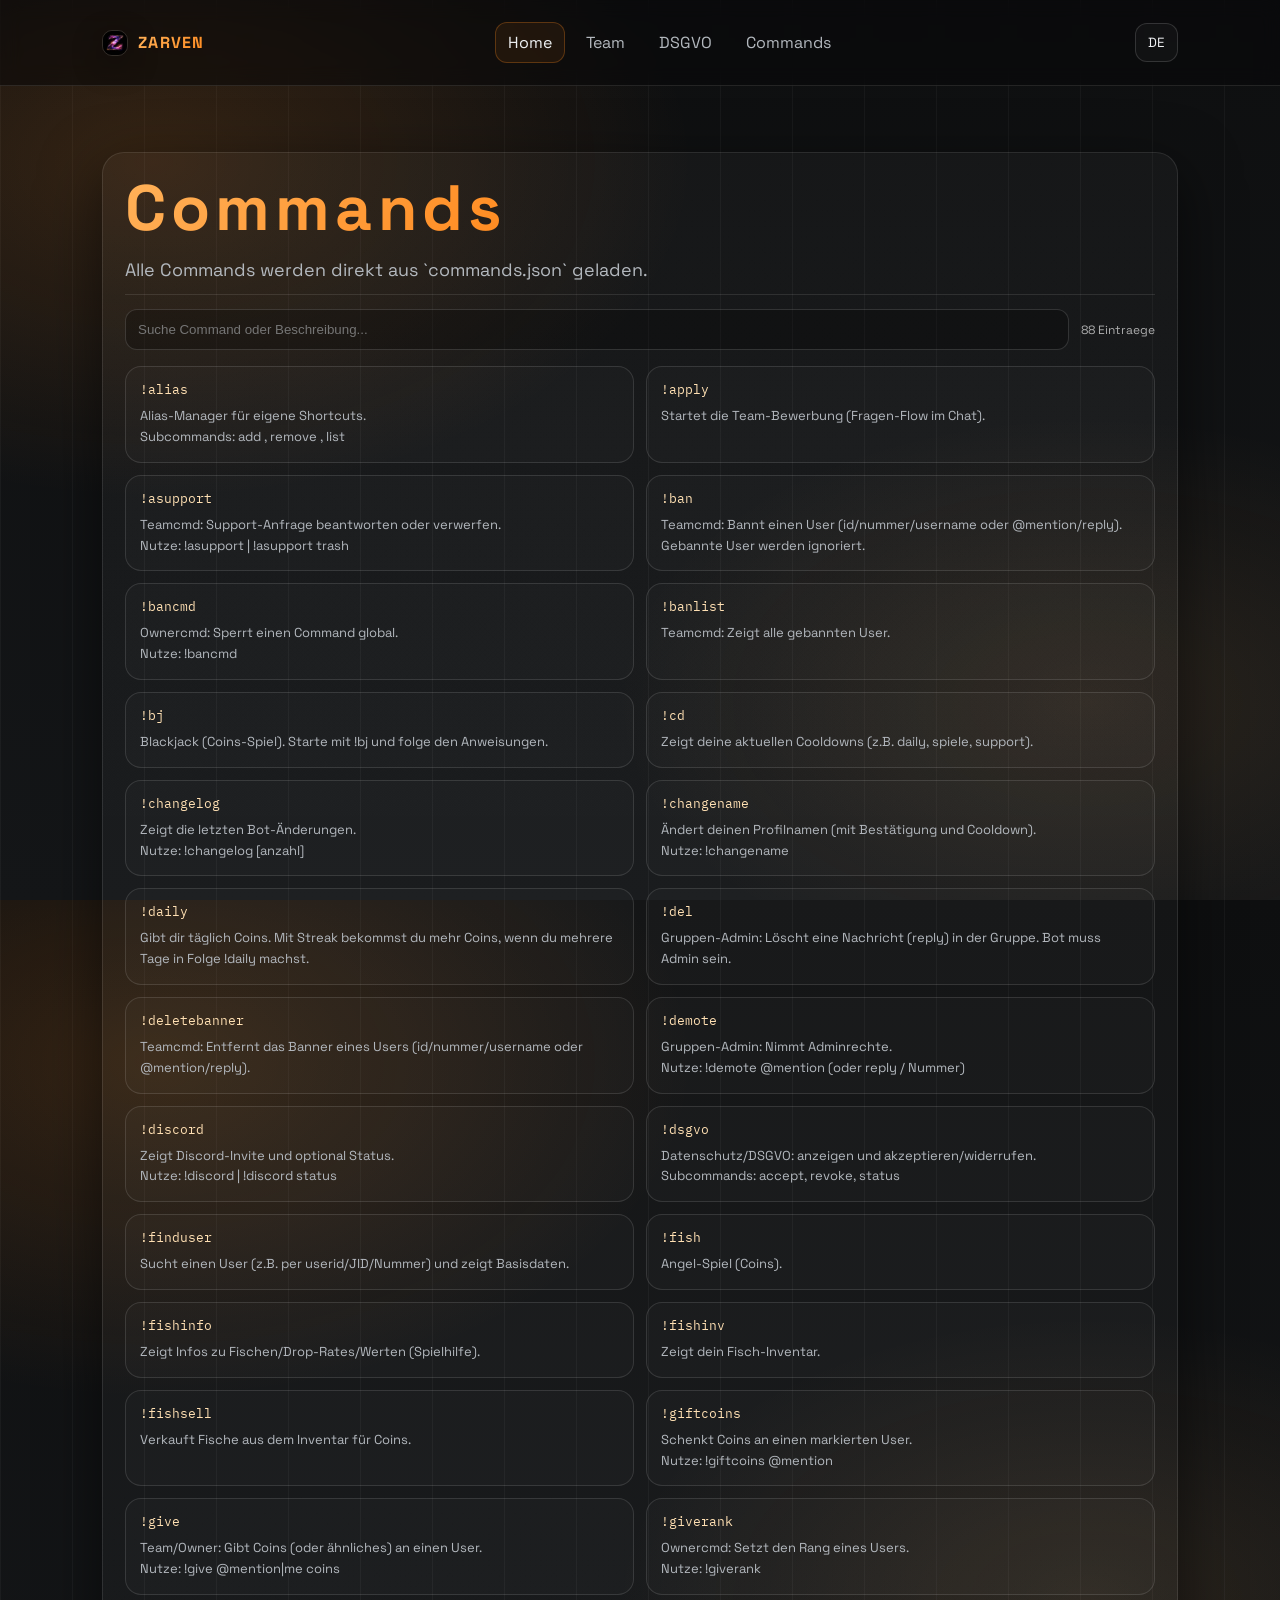
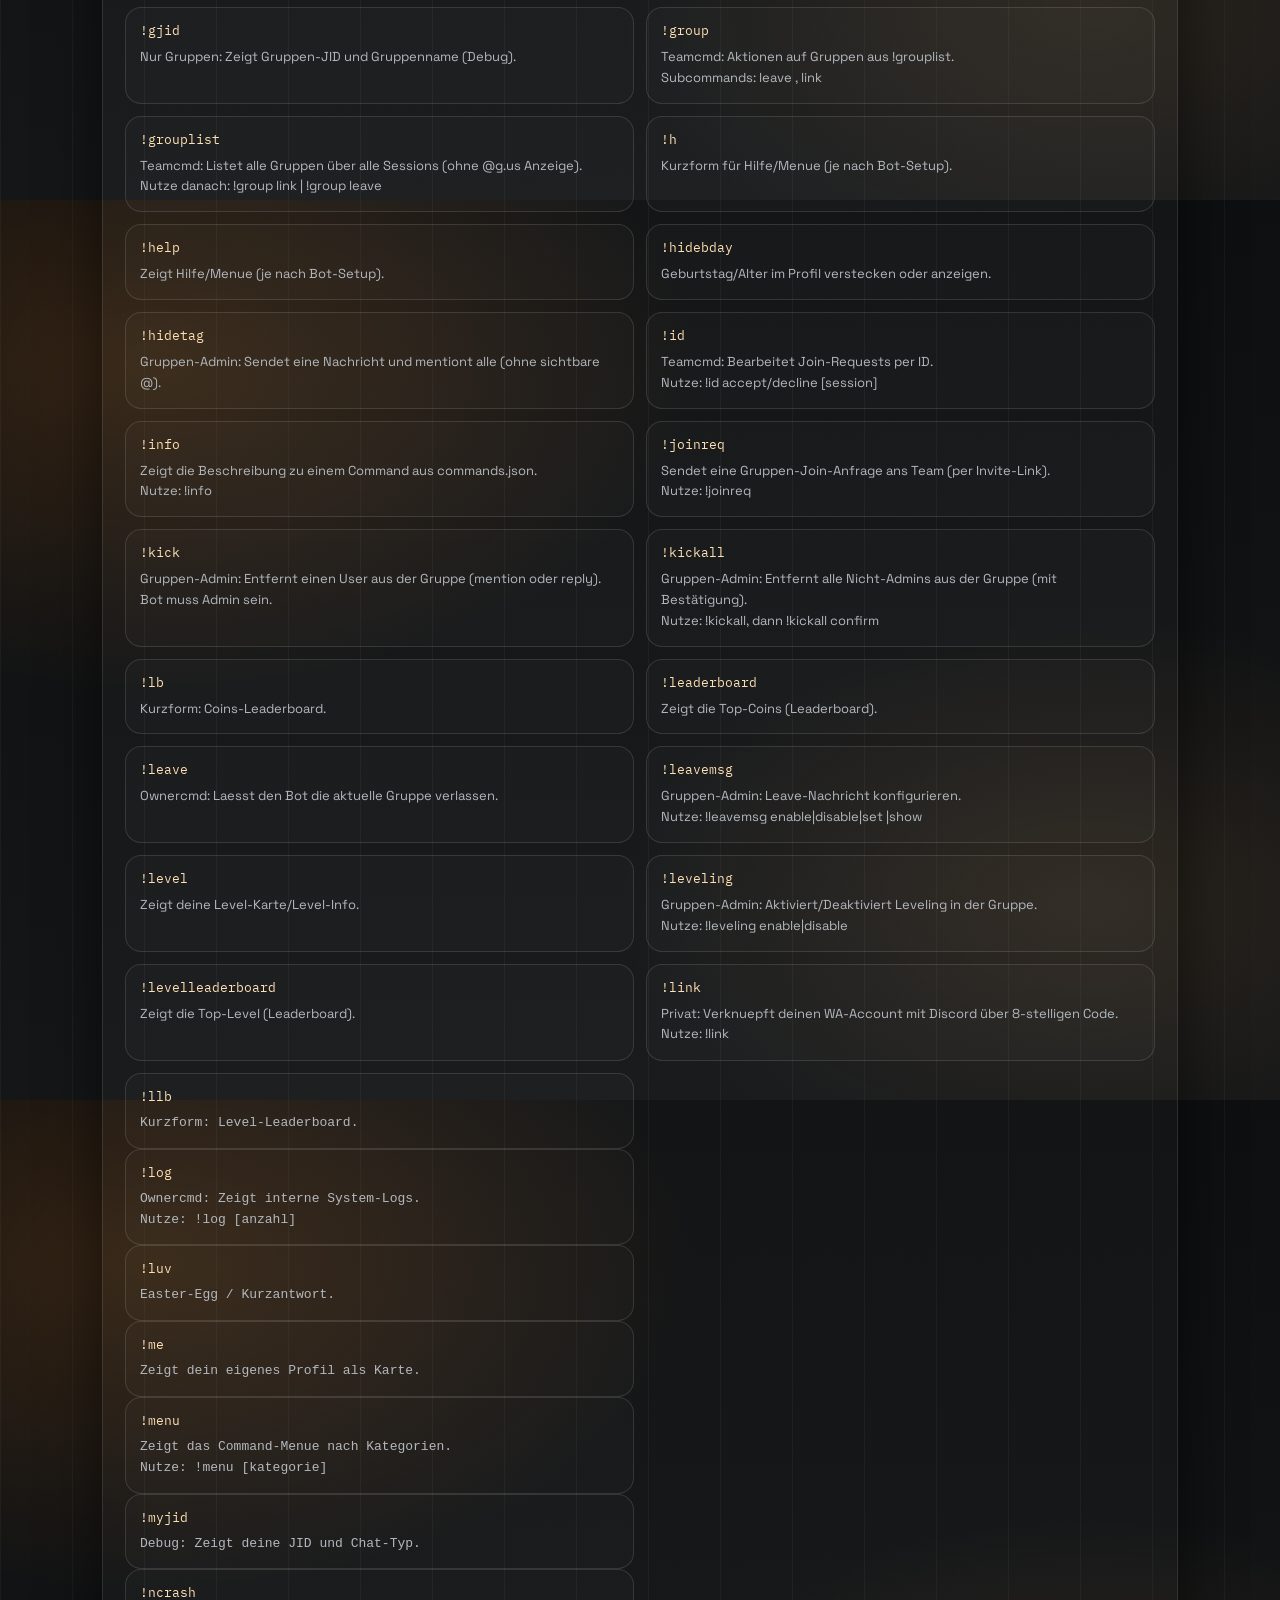
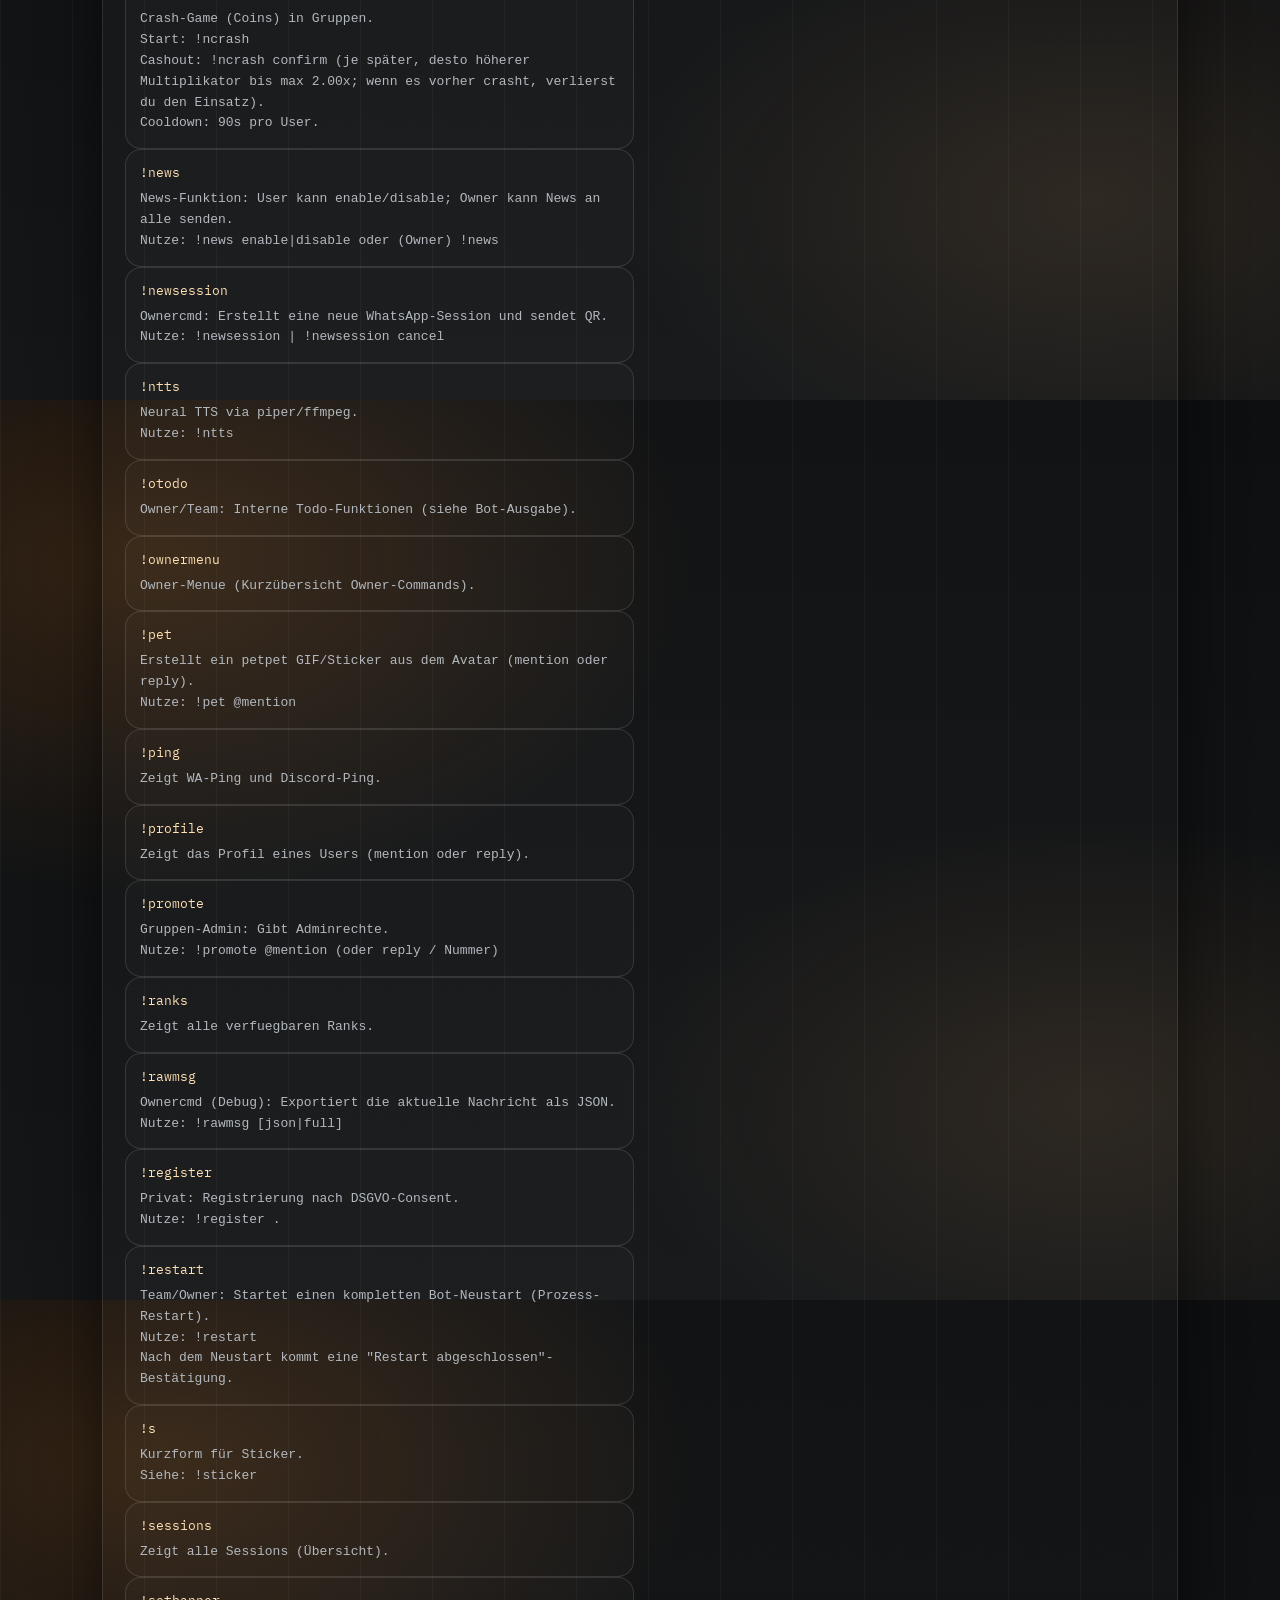
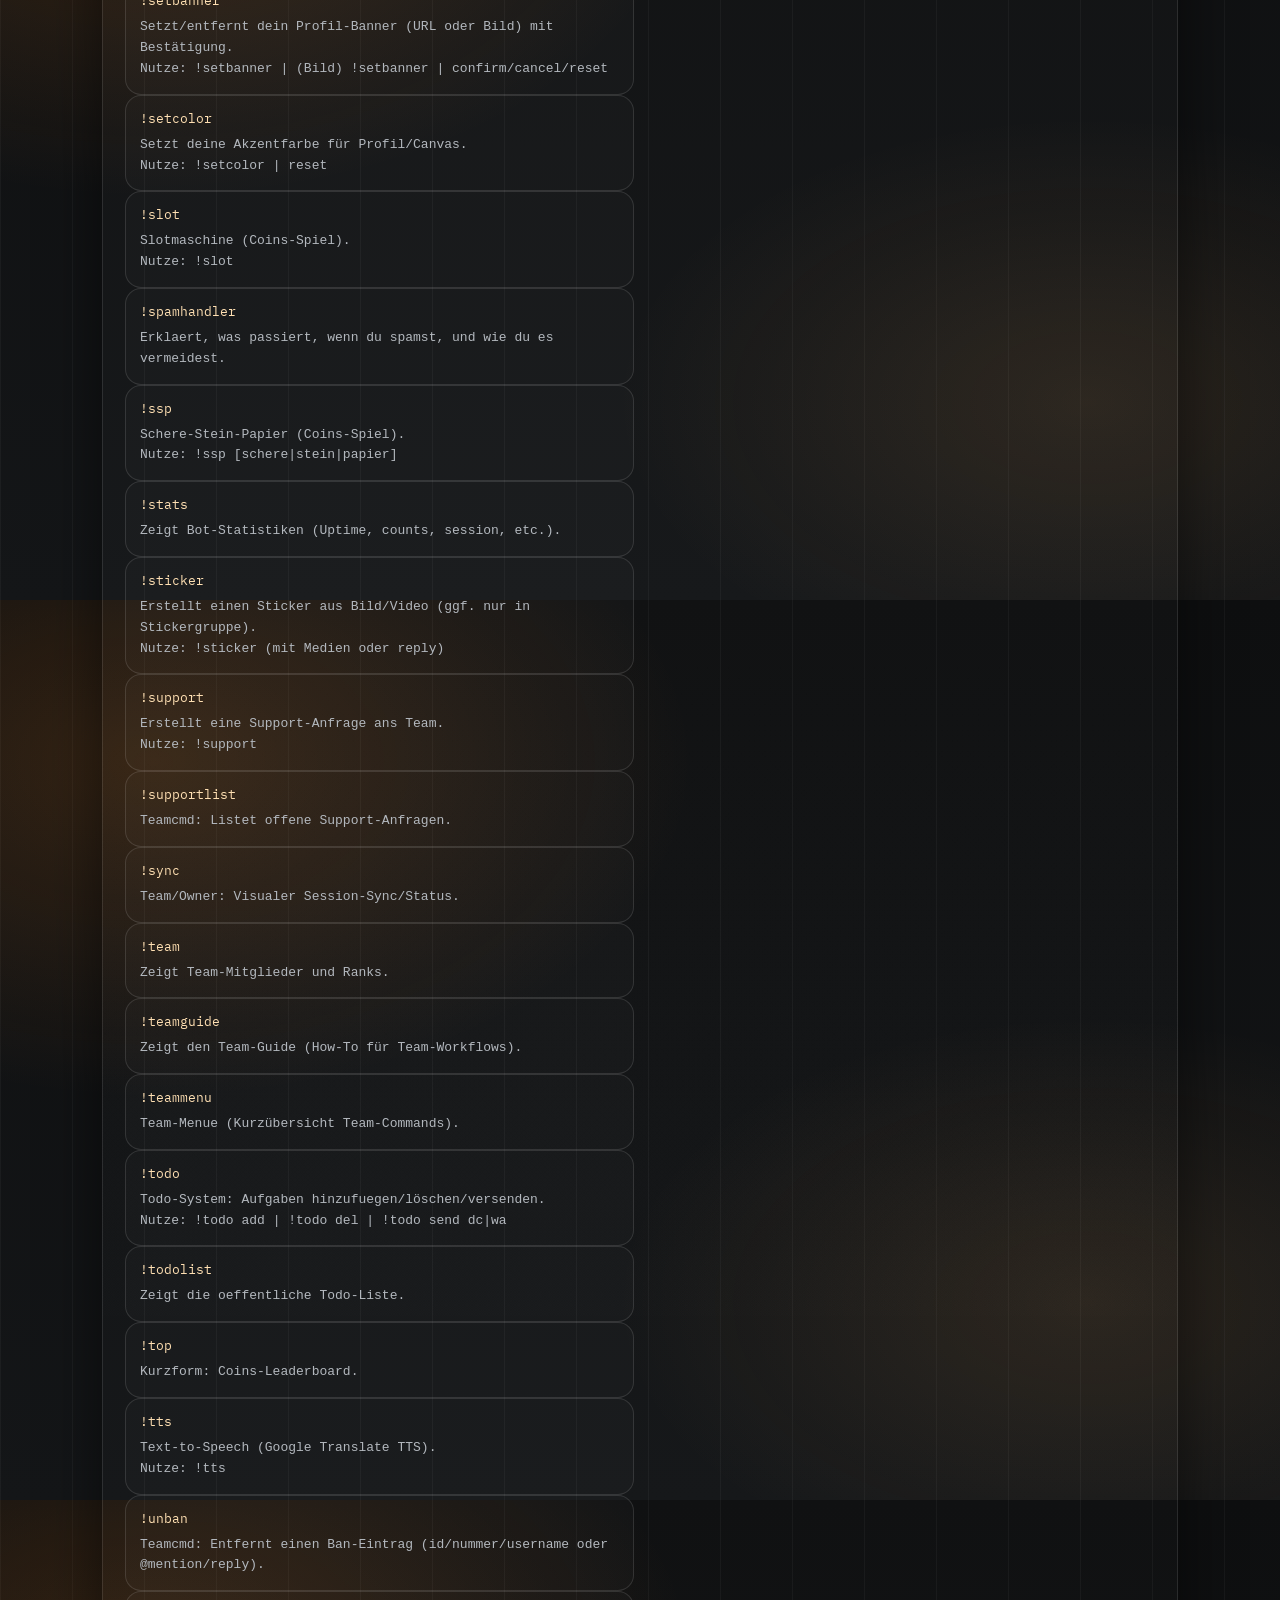
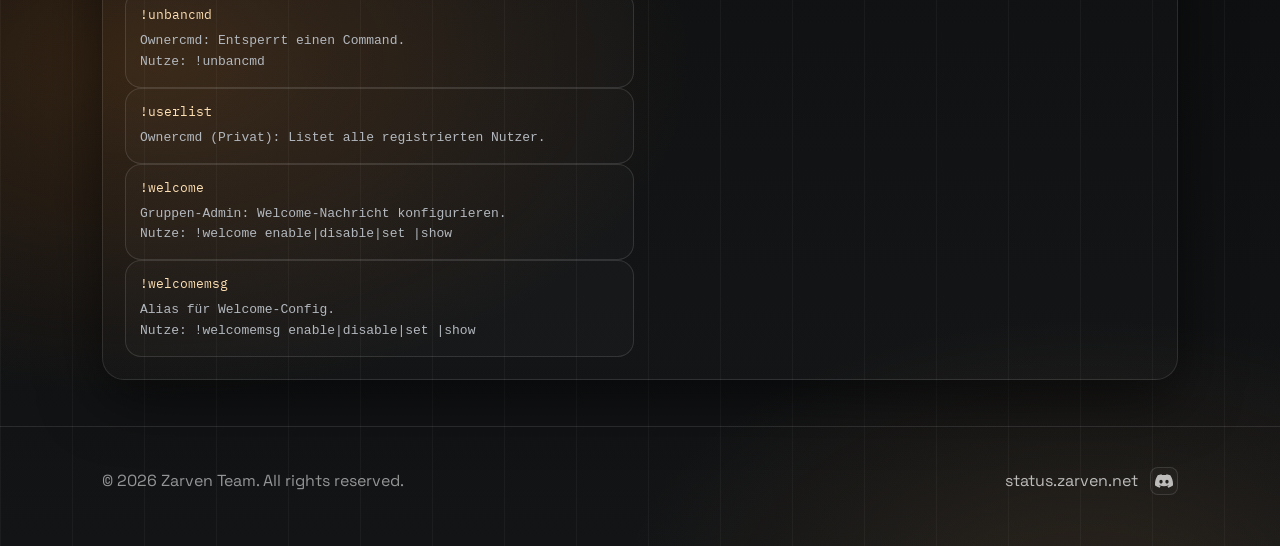
==== commands/index.html @ a1fd7026 "Commands-Seite aus commands.json" ====
<!DOCTYPE html>
<html lang="de">
  <head>
    <meta charset="UTF-8" />
    <meta name="viewport" content="width=device-width,initial-scale=1" />
    <title>Commands — Zarven</title>
    <meta name="description" content="Alle Commands des Zarven WhatsApp Bots." />
    <link rel="icon" href="../assets/logo.jpg" type="image/jpeg" />
    <link rel="manifest" href="../assets/manifest.webmanifest" />
    <meta name="theme-color" content="#ff6b00" />
    <link rel="stylesheet" href="../assets/styles.css" />
  </head>
  <body>
    <a class="skip" href="#main">Zum Inhalt</a>

    <header class="topbar">
      <div class="wrap">
        <a class="brand" href="../index.html" aria-label="Zarven Home">
          <img class="brandLogo" src="../assets/logo.jpg" alt="" width="26" height="26" />
          <span>ZARVEN</span>
        </a>

        <nav class="nav" aria-label="Navigation">
          <a href="../index.html" data-page="home">Home</a>
          <a href="../team/" data-page="team">Team</a>
          <a href="../dsgvo/" data-page="dsgvo">DSGVO</a>
          <a href="./" data-page="commands">Commands</a>
        </nav>

        <div class="pillbar">
          <button class="btn" id="langBtn" type="button" aria-pressed="false">EN</button>
        </div>
      </div>
    </header>

    <main id="main" class="wrap">
      <section class="hero">
        <div class="panel">
          <div class="panelInner">
            <h1 class="title"><span class="grad">Commands</span></h1>
            <p class="lead">Alle Commands werden direkt aus `commands.json` geladen.</p>
            <div class="sep"></div>

            <div class="commandsSearch">
              <input id="commandsSearch" type="search" placeholder="Suche Command oder Beschreibung..." />
              <div class="commandsMeta">
                <span id="commandsCount">0</span> Eintraege
              </div>
            </div>

            <div id="commandsList" class="commandsGrid" aria-live="polite"></div>
          </div>
        </div>
      </section>
    </main>

    <footer>
      <div class="wrap footerRow">
        <div>© <span id="year">2026</span> Zarven Team. All rights reserved.</div>
        <div class="footerLinks">
          <a href="https://status.zarven.net" target="_blank" rel="noreferrer">status.zarven.net</a>
          <a class="discordIconLink" href="https://discord.gg/UA7vqsvMNF" target="_blank" rel="noreferrer" aria-label="Discord">
            <svg viewBox="0 0 24 24" aria-hidden="true">
              <path fill="currentColor" d="M20.317 4.37a19.791 19.791 0 0 0-4.885-1.515.074.074 0 0 0-.079.037c-.21.375-.444.864-.608 1.25a18.27 18.27 0 0 0-5.487 0 12.64 12.64 0 0 0-.617-1.25.077.077 0 0 0-.079-.037A19.736 19.736 0 0 0 3.677 4.37a.07.07 0 0 0-.032.027C.533 9.046-.32 13.58.099 18.057a.082.082 0 0 0 .031.057 19.9 19.9 0 0 0 5.993 3.03.078.078 0 0 0 .084-.028 14.09 14.09 0 0 0 1.226-1.994.076.076 0 0 0-.041-.106 13.107 13.107 0 0 1-1.872-.892.077.077 0 0 1-.008-.128 10.2 10.2 0 0 0 .372-.292.074.074 0 0 1 .077-.01c3.928 1.793 8.18 1.793 12.062 0a.074.074 0 0 1 .078.01c.12.098.246.198.373.292a.077.077 0 0 1-.006.127 12.299 12.299 0 0 1-1.873.892.077.077 0 0 0-.041.107c.36.698.772 1.362 1.225 1.993a.076.076 0 0 0 .084-.028 19.839 19.839 0 0 0 6.002-3.03.077.077 0 0 0 .032-.054c.5-5.177-.838-9.674-3.549-13.66a.061.061 0 0 0-.031-.03zM8.02 15.33c-1.183 0-2.157-1.085-2.157-2.419 0-1.333.956-2.419 2.157-2.419 1.21 0 2.176 1.096 2.157 2.42 0 1.333-.956 2.418-2.157 2.418zm7.975 0c-1.183 0-2.157-1.085-2.157-2.419 0-1.333.955-2.419 2.157-2.419 1.21 0 2.176 1.096 2.157 2.42 0 1.333-.946 2.418-2.157 2.418z"/>
            </svg>
          </a>
        </div>
      </div>
    </footer>

    <div id="toast" class="toast" role="status" aria-live="polite"></div>
    <script src="../assets/app.js" defer></script>
    <script src="../assets/commands.js" defer></script>
  </body>
</html>
---- assets/styles.css ----
@import url("https://fonts.googleapis.com/css2?family=Space+Grotesk:wght@400;500;700&family=IBM+Plex+Mono:wght@400;600&display=swap");

:root{
  --bg0:#0e0f10;
  --bg1:#141618;
  --text:#eef0f2;
  --muted:#b3b8be;
  --line:rgba(255,255,255,.10);
  --shadow: 0 18px 60px rgba(0,0,0,.55);
  --accent:#ff8a1f;
  --accent2:#ffb25a;
  --accent3:#ffe0b3;
  --radius:22px;
  --radius2:14px;
  --max:1120px;
  --focus: 0 0 0 3px rgba(255,138,31,.35);
  --mono: "IBM Plex Mono", ui-monospace, SFMono-Regular, Menlo, Monaco, Consolas, "Liberation Mono", "Courier New", monospace;
  --sans: "Space Grotesk", ui-sans-serif, system-ui, -apple-system, Segoe UI, Roboto, Ubuntu, Cantarell, Noto Sans, Arial, "Apple Color Emoji","Segoe UI Emoji";
}

*{box-sizing:border-box}
html{color-scheme:dark}
html,body{height:100%}
body{
  margin:0;
  font-family:var(--sans);
  color:var(--text);
  background:
    radial-gradient(900px 560px at 12% 18%, rgba(255,138,31,.16) 0%, transparent 60%),
    radial-gradient(860px 520px at 85% 78%, rgba(255,178,90,.10) 0%, transparent 55%),
    repeating-linear-gradient(90deg, rgba(255,255,255,.04), rgba(255,255,255,.04) 1px, transparent 1px, transparent 72px),
    linear-gradient(180deg, var(--bg0), var(--bg1));
}

a{color:inherit}
img{max-width:100%; height:auto}
button{font-family:inherit}

.skip{
  position:absolute;
  left:-999px;
  top:12px;
  padding:10px 14px;
  border-radius:12px;
  background:rgba(255,138,31,.18);
  border:1px solid rgba(255,138,31,.35);
}
.skip:focus{left:12px; outline:none; box-shadow:var(--focus)}

.wrap{max-width:var(--max); margin:0 auto; padding:22px}
.topbar{
  position:sticky;
  top:0;
  z-index:50;
  backdrop-filter:saturate(1.2) blur(10px);
  background:rgba(8,8,10,.55);
  border-bottom:1px solid var(--line);
}
.topbar .wrap{
  display:flex;
  align-items:center;
  justify-content:space-between;
  gap:14px;
}
.brand{
  display:flex;
  align-items:center;
  gap:10px;
  text-decoration:none;
  letter-spacing:.08em;
  font-weight:700;
}
.brand svg{width:22px; height:22px}
.brandLogo{
  width:26px;
  height:26px;
  border-radius:10px;
  border:1px solid rgba(255,255,255,.12);
  box-shadow: 0 10px 30px rgba(0,0,0,.35);
  object-fit:cover;
}
.brand span{
  background:linear-gradient(135deg, var(--accent2), var(--accent));
  -webkit-background-clip:text;
  background-clip:text;
  color:transparent;
}

.nav{
  display:flex;
  align-items:center;
  gap:8px;
  flex-wrap:wrap;
  justify-content:flex-end;
}
.nav a{
  text-decoration:none;
  padding:9px 12px;
  border-radius:12px;
  border:1px solid transparent;
  color:var(--muted);
}
.nav a:hover{
  color:var(--text);
  border-color:rgba(255,255,255,.12);
  background:rgba(255,255,255,.03);
}
.nav a[aria-current="page"]{
  color:var(--text);
  border-color:rgba(255,138,31,.28);
  background:rgba(255,138,31,.08);
}

.pillbar{display:flex; gap:8px; align-items:center; justify-content:flex-end; flex-wrap:wrap}
.btn{
  display:inline-flex;
  align-items:center;
  gap:8px;
  padding:10px 12px;
  border-radius:12px;
  border:1px solid rgba(255,255,255,.14);
  background:rgba(255,255,255,.03);
  color:var(--text);
  text-decoration:none;
  cursor:pointer;
  transition:transform .08s ease, background .2s ease, border-color .2s ease;
}
.btn:hover{background:rgba(255,255,255,.06)}
.btn:active{transform:translateY(1px)}
.btn:focus{outline:none; box-shadow:var(--focus)}
.btn.primary{
  border-color:rgba(255,138,31,.40);
  background:linear-gradient(135deg, rgba(255,138,31,.18), rgba(255,178,90,.12));
}
.btn.primary:hover{border-color:rgba(255,138,31,.70)}
.btn.discord{
  border-color:rgba(88,101,242,.55);
  background:linear-gradient(135deg, rgba(88,101,242,.22), rgba(88,101,242,.08));
}
.btn.discord:hover{border-color:rgba(88,101,242,.85)}
.btn .icon{width:18px; height:18px; display:inline-block}

.hero{padding:44px 0 24px}
.heroGrid{
  display:grid;
  grid-template-columns: 1.15fr .85fr;
  gap:18px;
  align-items:stretch;
}
.panel{
  background:linear-gradient(180deg, rgba(255,255,255,.03), rgba(255,255,255,.01));
  border:1px solid var(--line);
  border-radius:var(--radius);
  box-shadow:var(--shadow);
}
.panelInner{padding:22px}
.title{
  font-size:clamp(34px, 5vw, 64px);
  line-height:1.04;
  letter-spacing:.08em;
  margin:0;
}
.title .grad{
  background:linear-gradient(135deg, var(--accent2), var(--accent));
  -webkit-background-clip:text;
  background-clip:text;
  color:transparent;
}
.lead{
  margin:14px 0 0;
  color:var(--muted);
  font-size:clamp(15px, 1.4vw, 18px);
  line-height:1.6;
}

.quick{display:grid; grid-template-columns:1fr; gap:12px}
.chip{
  display:flex;
  align-items:flex-start;
  gap:12px;
  padding:14px;
  border-radius:var(--radius2);
  border:1px solid rgba(255,255,255,.10);
  background:rgba(0,0,0,.15);
}
.chip .k{
  width:34px;
  height:34px;
  border-radius:12px;
  display:grid;
  place-items:center;
  background:rgba(255,138,31,.14);
  border:1px solid rgba(255,138,31,.26);
  flex:0 0 auto;
}
.chip h3{margin:0; font-size:14px; letter-spacing:.04em}
.chip p{margin:6px 0 0; color:var(--muted); font-size:13px; line-height:1.45}

.grid{
  display:grid;
  grid-template-columns:repeat(12, 1fr);
  gap:14px;
  padding:24px 0 40px;
}
.card{
  grid-column:span 4;
  padding:18px;
  border-radius:var(--radius);
  border:1px solid var(--line);
  background:linear-gradient(180deg, rgba(255,255,255,.03), rgba(255,255,255,.01));
}
.card h2{margin:0; font-size:16px; letter-spacing:.08em; text-transform:uppercase}
.card p{margin:10px 0 0; color:var(--muted); line-height:1.6}
.card ul{margin:10px 0 0; padding:0 0 0 18px; color:var(--muted); line-height:1.7}

.sep{height:1px; background:var(--line); margin:10px 0 0}
.small{font-size:12px; color:rgba(255,255,255,.55)}

.form{
  display:grid;
  grid-template-columns: 1fr 1fr;
  gap:12px;
  margin-top:12px;
}
.field{display:flex; flex-direction:column; gap:6px}
.field label{font-size:12px; color:rgba(255,255,255,.70); letter-spacing:.06em; text-transform:uppercase}
.field input,.field textarea{
  padding:12px 12px;
  border-radius:14px;
  border:1px solid rgba(255,255,255,.14);
  background:rgba(0,0,0,.18);
  color:var(--text);
}
.field input:focus,.field textarea:focus{outline:none; box-shadow:var(--focus); border-color:rgba(255,107,0,.45)}
.field textarea{min-height:120px; resize:vertical}
.form .wide{grid-column:1/-1}

.toast{
  position:fixed;
  left:50%;
  bottom:18px;
  transform:translateX(-50%);
  padding:10px 12px;
  border-radius:14px;
  border:1px solid rgba(255,255,255,.14);
  background:rgba(10,10,12,.70);
  backdrop-filter: blur(10px);
  box-shadow: var(--shadow);
  color:rgba(255,255,255,.88);
  font-size:13px;
  opacity:0;
  pointer-events:none;
  transition: opacity .18s ease, transform .18s ease;
}
.toast.show{opacity:1; transform:translateX(-50%) translateY(-2px)}

footer{
  border-top:1px solid var(--line);
  padding:18px 0 30px;
  color:rgba(255,255,255,.55);
}
footer .wrap{
  display:flex;
  align-items:center;
  justify-content:space-between;
  gap:12px;
  flex-wrap:wrap;
}
.footerRow a{
  color:rgba(255,255,255,.70);
  text-decoration:none;
}
.footerRow a:hover{color:var(--text)}
.footerLinks{display:flex; gap:12px; align-items:center; flex-wrap:wrap}
.discordIconLink{
  display:inline-flex;
  align-items:center;
  justify-content:center;
  width:28px;
  height:28px;
  border-radius:8px;
  border:1px solid rgba(255,255,255,.12);
  color:rgba(255,255,255,.85);
  text-decoration:none;
  background:rgba(255,255,255,.02);
}
.discordIconLink:hover{
  color:var(--text);
  background:rgba(255,255,255,.05);
  border-color:rgba(255,255,255,.20);
}
.discordIconLink svg{
  width:18px;
  height:18px;
}

/* Home (fullscreen, no cards) */
body.home .topbar{
  background:transparent;
  border-bottom:0;
  backdrop-filter:none;
}
body.home .topbar .wrap{padding-top:18px; padding-bottom:18px}
body.home .nav a{background:transparent}

.homeMain{
  min-height:calc(100vh - 96px - 76px);
  display:block;
}
.heroWrap{padding:28px 0 18px}
.beta{
  display:inline-flex;
  align-items:center;
  gap:10px;
  font-size:12px;
  letter-spacing:.16em;
  text-transform:uppercase;
  color:rgba(255,255,255,.75);
  padding:8px 12px;
  border:1px solid rgba(255,255,255,.12);
  border-radius:999px;
  background:rgba(255,255,255,.03);
}
.betaDot{
  width:8px;
  height:8px;
  border-radius:50%;
  background:var(--accent);
  box-shadow:0 0 14px rgba(255,138,31,.55);
}
.heroGrid{
  display:grid;
  grid-template-columns:1.15fr .85fr;
  gap:22px;
  align-items:stretch;
  margin-top:18px;
}
.heroCopy{animation:fadeUp .6s ease both}
.heroPanel{display:grid; gap:14px; animation:fadeUp .8s ease both}
.heroTitle{
  font-size:clamp(48px, 9vw, 96px);
  line-height:1;
  letter-spacing:.12em;
  margin:8px 0 0;
  color:var(--text);
}
.heroLead{
  margin:14px 0 0;
  font-size:clamp(16px, 1.8vw, 20px);
  color:rgba(255,255,255,.88);
  max-width:60ch;
}
.heroText{
  margin:10px 0 0;
  color:var(--muted);
  line-height:1.7;
  max-width:64ch;
}
.heroActions{
  display:flex;
  gap:10px;
  flex-wrap:wrap;
  margin-top:18px;
}
.heroMeta{
  display:flex;
  gap:10px;
  flex-wrap:wrap;
  margin-top:16px;
}
.metaPill{
  font-family:var(--mono);
  font-size:12px;
  padding:8px 10px;
  border-radius:999px;
  border:1px solid rgba(255,255,255,.12);
  color:var(--accent3);
  background:rgba(255,255,255,.02);
}
.panelCard{
  border:1px solid rgba(255,255,255,.12);
  border-radius:18px;
  padding:16px;
  background:linear-gradient(180deg, rgba(255,255,255,.04), rgba(255,255,255,.01));
  box-shadow:var(--shadow);
}
.panelCard.ghost{
  background:rgba(255,255,255,.02);
  border-style:dashed;
}
.panelTitle{
  font-size:12px;
  letter-spacing:.24em;
  text-transform:uppercase;
  color:rgba(255,255,255,.70);
  margin-bottom:12px;
}
.panelRow{
  display:flex;
  justify-content:space-between;
  padding:8px 0;
  border-bottom:1px solid rgba(255,255,255,.08);
  color:rgba(255,255,255,.88);
}
.panelRow strong{color:var(--text)}
.panelRow:last-of-type{border-bottom:0}
.panelHint{
  margin-top:10px;
  font-size:12px;
  color:rgba(255,255,255,.55);
}
.section{padding:22px 0}
.sectionHead h2{
  margin:0;
  font-size:22px;
  letter-spacing:.12em;
  text-transform:uppercase;
}
.sectionHead p{
  margin:8px 0 0;
  color:var(--muted);
}
.cardGrid{
  display:grid;
  grid-template-columns:repeat(3, 1fr);
  gap:14px;
  margin-top:14px;
}
.featureCard{
  border:1px solid rgba(255,255,255,.12);
  border-radius:18px;
  padding:16px;
  background:rgba(255,255,255,.02);
}
.featureCard h3{
  margin:0;
  font-size:16px;
}
.featureCard p{
  margin:8px 0 0;
  color:var(--muted);
  line-height:1.6;
}
.cmdRow{
  display:flex;
  flex-wrap:wrap;
  gap:8px;
  margin-top:10px;
}
.cmdPill{
  font-family:var(--mono);
  font-size:12px;
  padding:8px 10px;
  border-radius:999px;
  border:1px solid rgba(255,255,255,.12);
  background:rgba(255,255,255,.02);
  color:var(--accent3);
}
.homeServices{margin-top:18px}
.serviceGrid{
  display:flex;
  flex-wrap:wrap;
  gap:10px;
  margin-top:10px;
}
.servicePill{
  display:inline-flex;
  align-items:center;
  padding:10px 12px;
  border-radius:999px;
  border:1px solid rgba(255,255,255,.12);
  background:rgba(255,255,255,.02);
  text-decoration:none;
  color:rgba(255,255,255,.85);
}
.servicePill:hover{
  background:rgba(255,255,255,.05);
  border-color:rgba(255,255,255,.18);
  color:var(--text);
}
.homeMeta{margin-top:18px}

.commandsSearch{
  display:flex;
  align-items:center;
  gap:12px;
  margin-top:14px;
  flex-wrap:wrap;
}
.commandsSearch input{
  flex:1 1 320px;
  padding:12px 12px;
  border-radius:12px;
  border:1px solid rgba(255,255,255,.14);
  background:rgba(0,0,0,.25);
  color:var(--text);
}
.commandsSearch input:focus{outline:none; box-shadow:var(--focus); border-color:rgba(255,138,31,.45)}
.commandsMeta{
  font-size:12px;
  color:rgba(255,255,255,.65);
}
.commandsGrid{
  display:grid;
  grid-template-columns:repeat(2, 1fr);
  gap:12px;
  margin-top:16px;
}
.commandCard{
  border:1px solid rgba(255,255,255,.12);
  border-radius:16px;
  padding:14px;
  background:rgba(255,255,255,.02);
}
.commandName{
  font-family:var(--mono);
  font-size:13px;
  color:var(--accent3);
}
.commandDesc{
  margin-top:8px;
  color:var(--muted);
  line-height:1.6;
  font-size:13px;
}
.commandError{
  color:rgba(255,255,255,.70);
}

.teamGrid{
  display:grid;
  grid-template-columns:repeat(2, 1fr);
  gap:14px;
}
.teamCard{
  border:1px solid rgba(255,255,255,.12);
  border-radius:18px;
  padding:16px;
  background:linear-gradient(180deg, rgba(255,255,255,.04), rgba(255,255,255,.01));
  box-shadow:var(--shadow);
}
.teamName{
  font-size:18px;
  letter-spacing:.08em;
  text-transform:uppercase;
}
.teamRole{
  margin-top:6px;
  color:var(--muted);
  font-size:13px;
  letter-spacing:.14em;
  text-transform:uppercase;
}
.teamLinks{margin-top:12px}

@keyframes fadeUp{
  from{opacity:0; transform:translateY(10px)}
  to{opacity:1; transform:translateY(0)}
}

@media (max-width: 920px){
  .heroGrid{grid-template-columns:1fr}
  .card{grid-column:span 6}
  .homeGrid{grid-template-columns:1fr}
  .cardGrid{grid-template-columns:1fr}
  .teamGrid{grid-template-columns:1fr}
  .commandsGrid{grid-template-columns:1fr}
}
@media (max-width: 620px){
  .wrap{padding:16px}
  .card{grid-column:1/-1}
  .form{grid-template-columns:1fr}
  .homeMain{min-height:calc(100vh - 84px - 86px)}
}
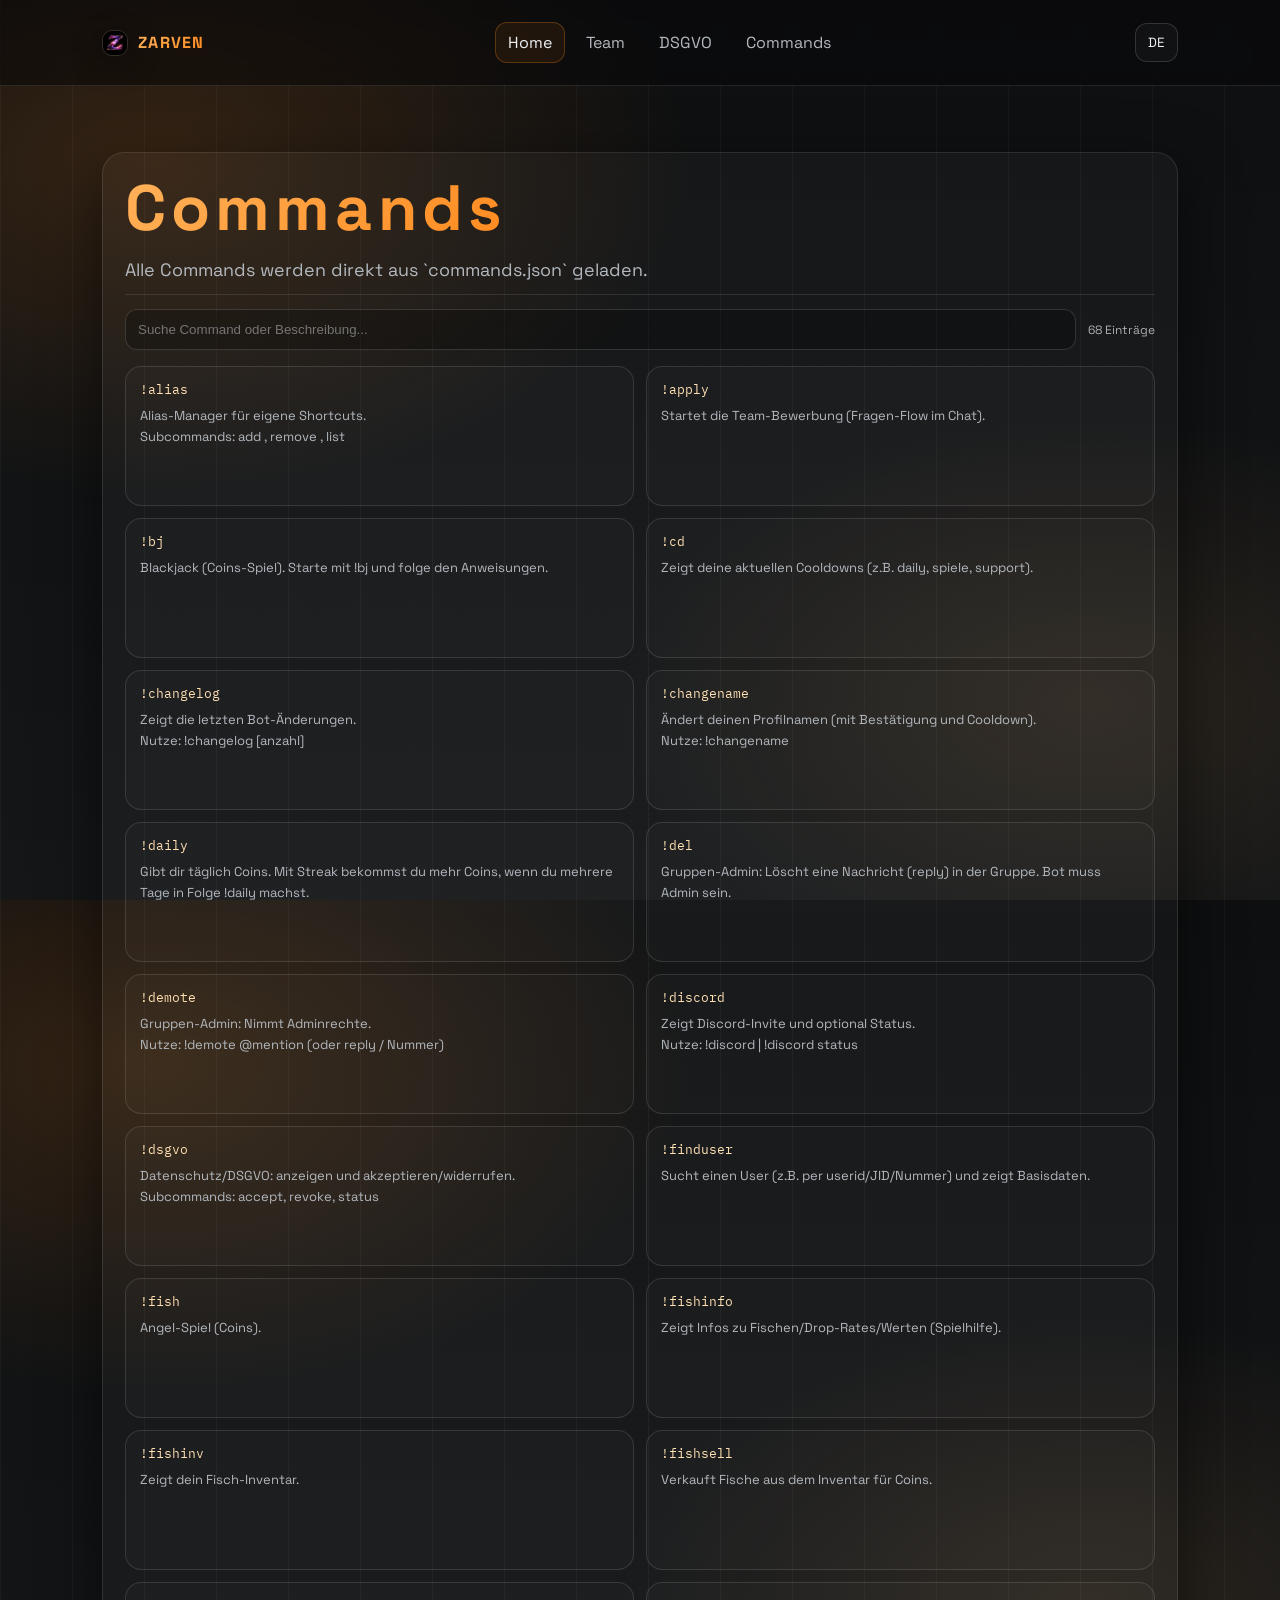
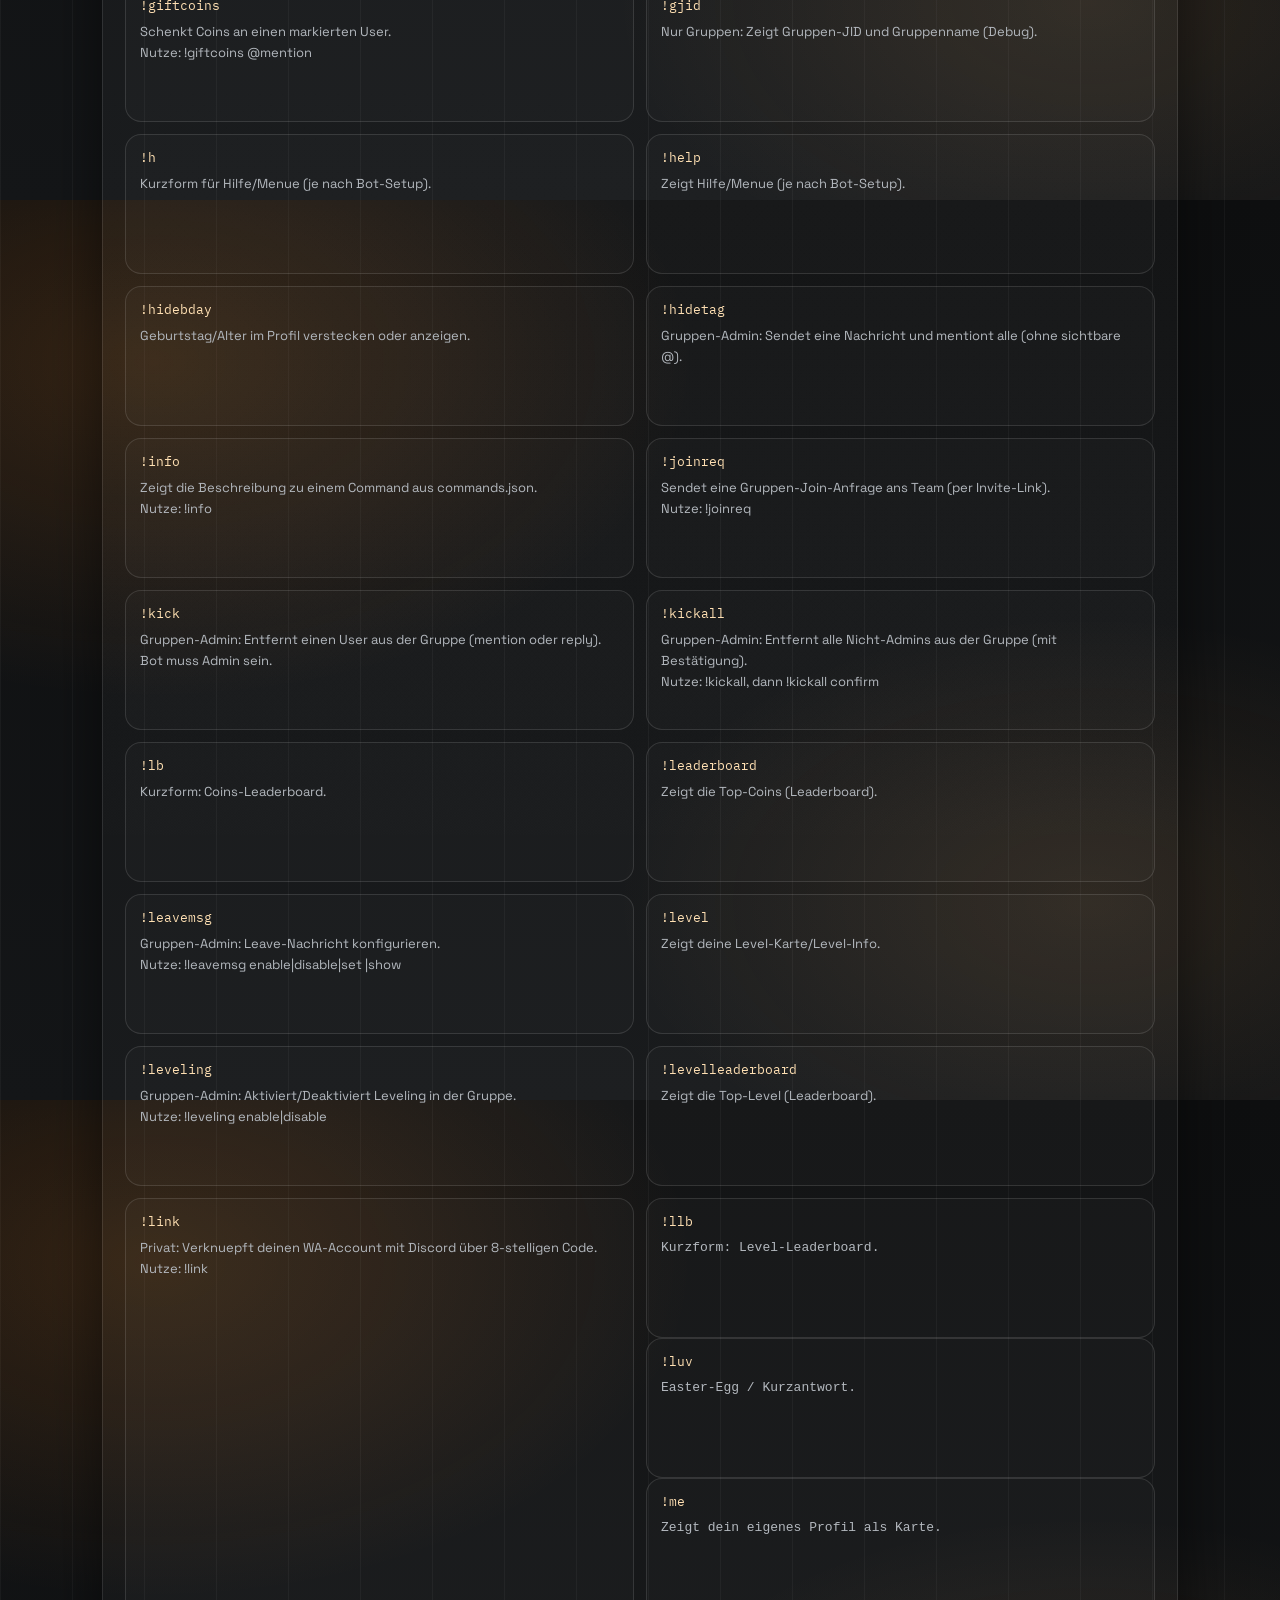
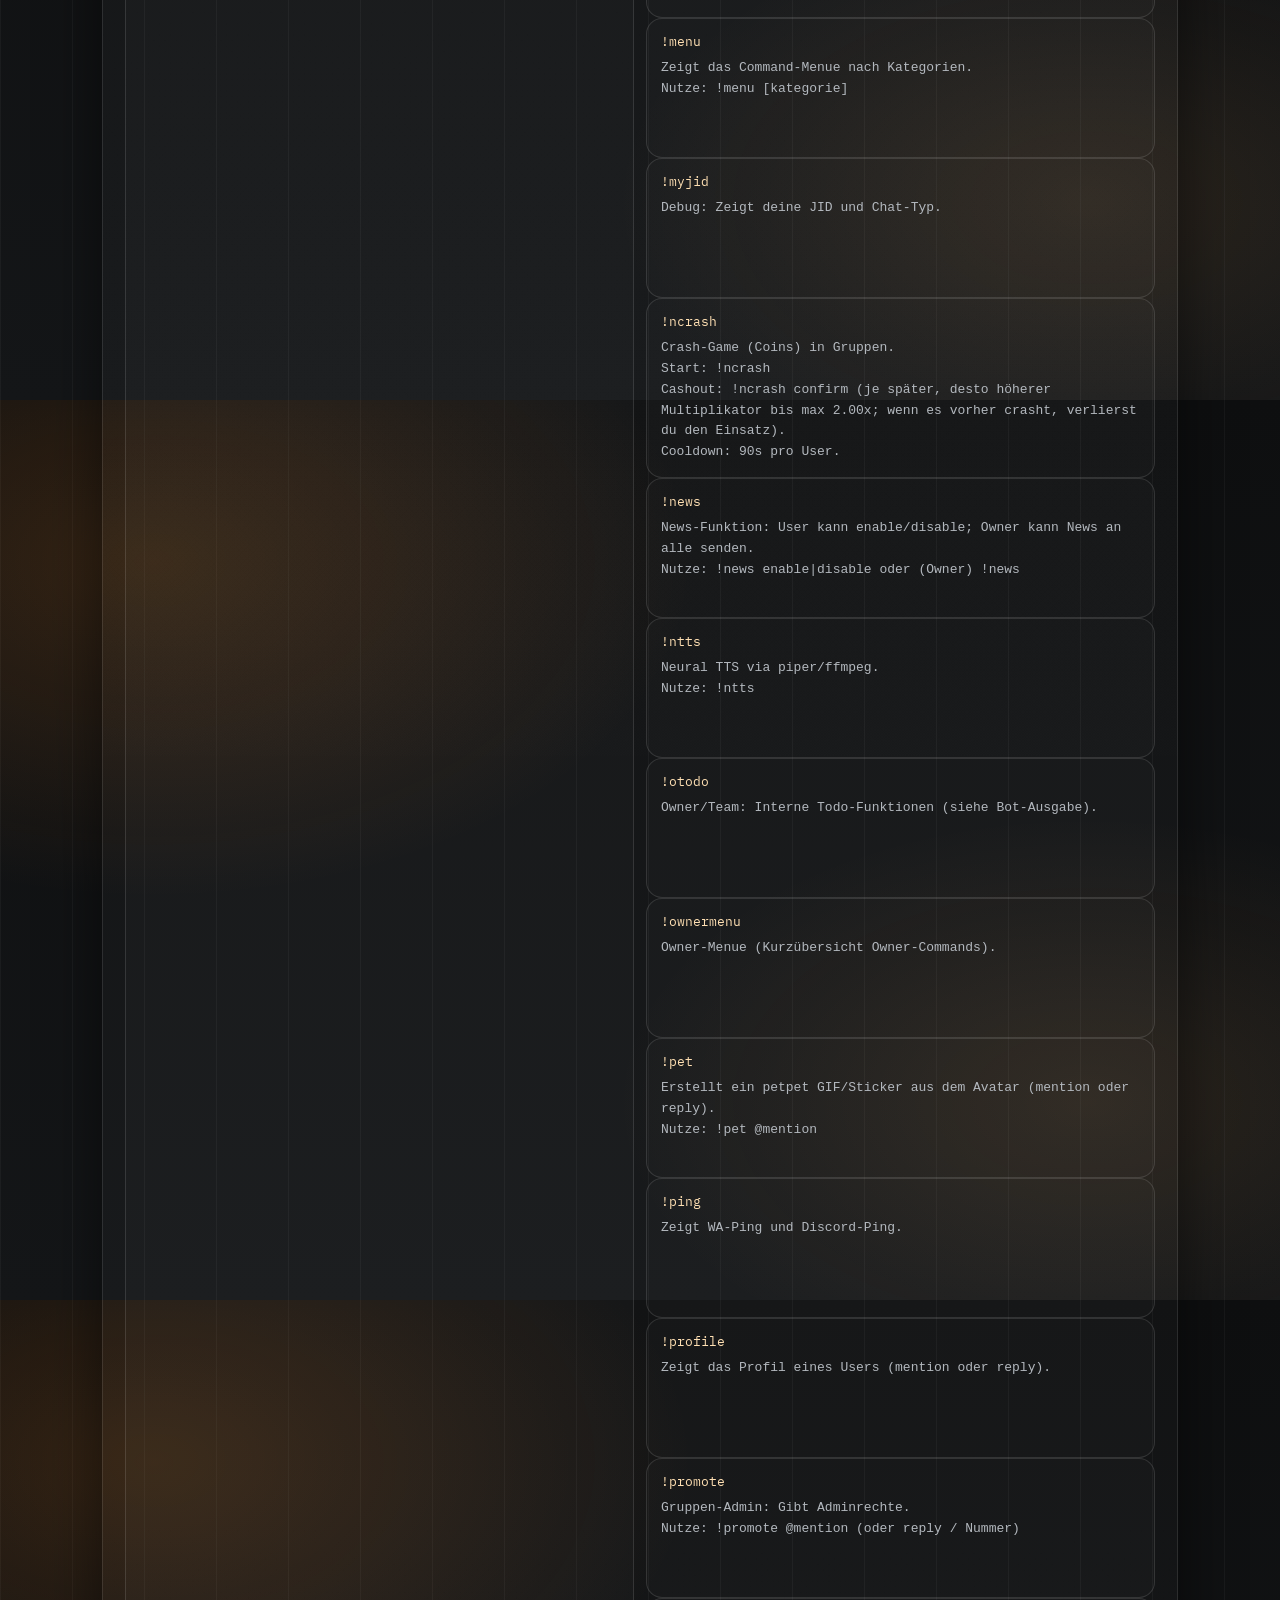
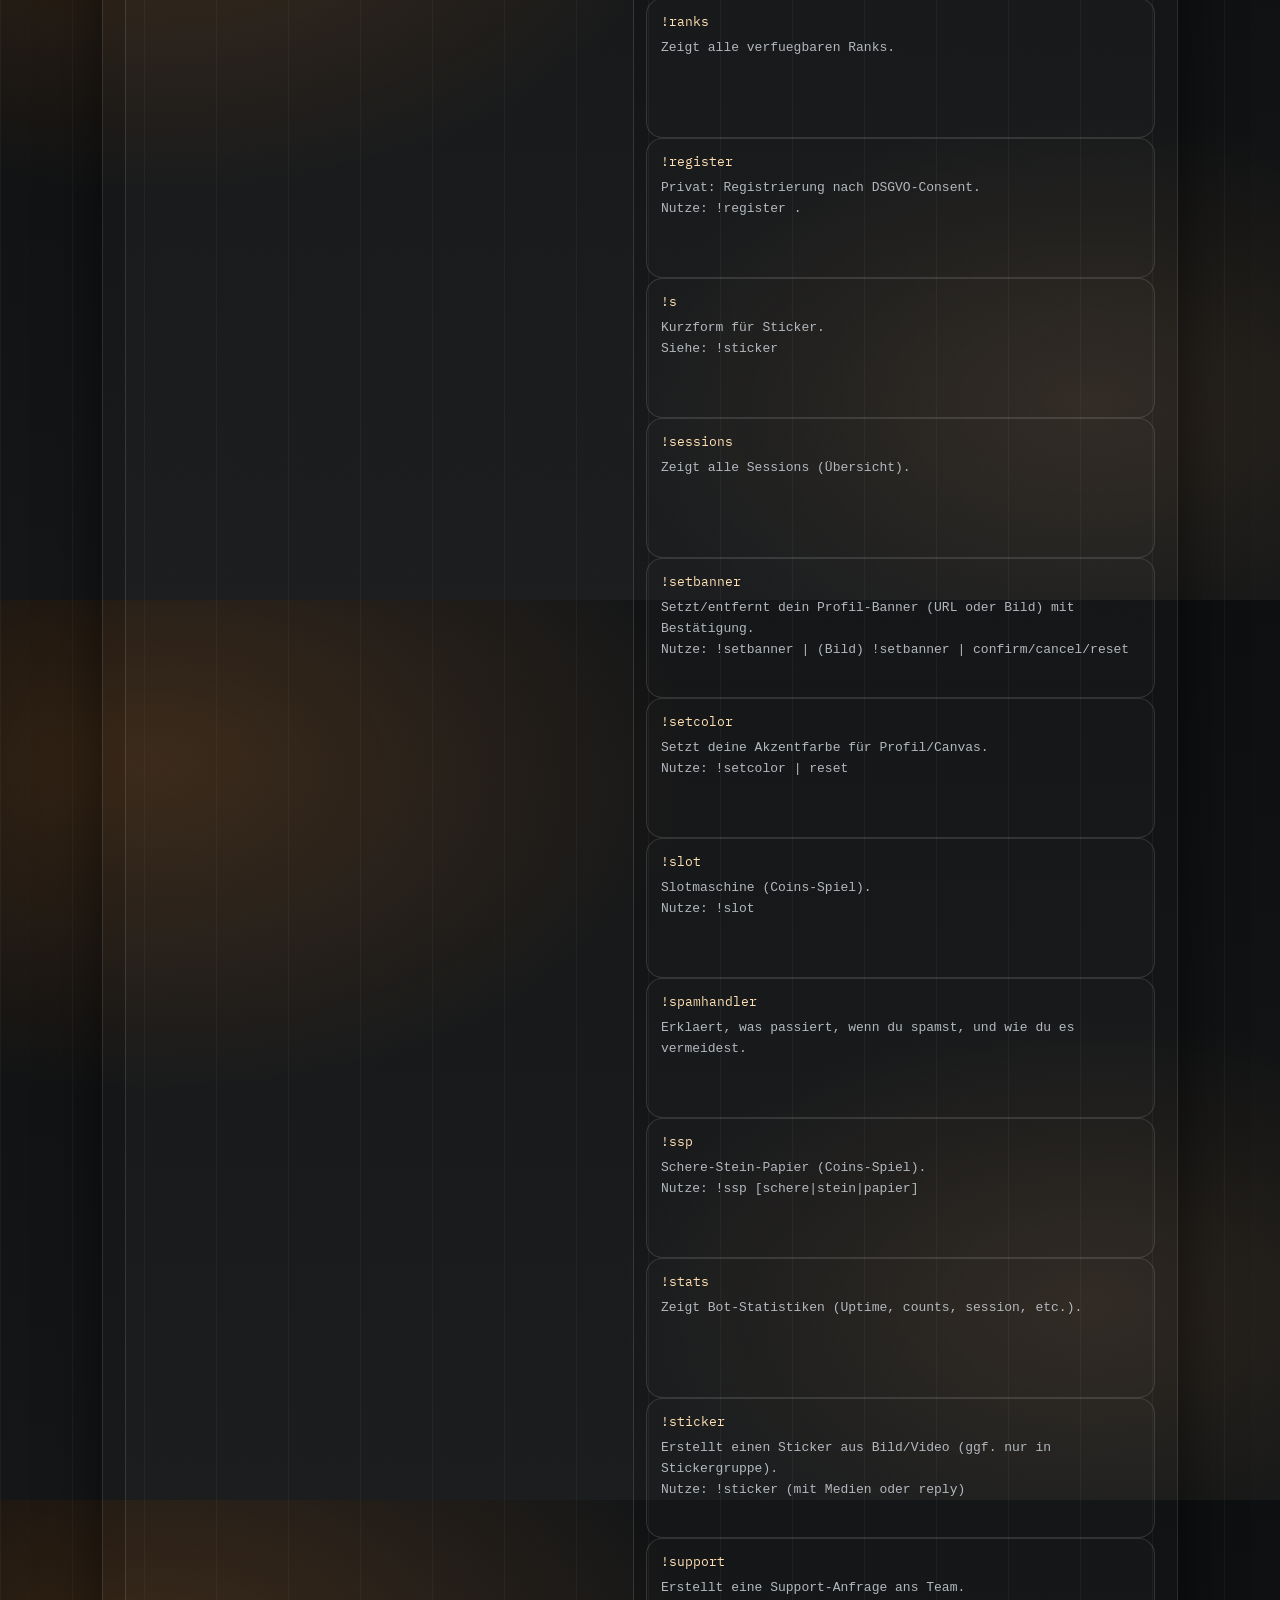
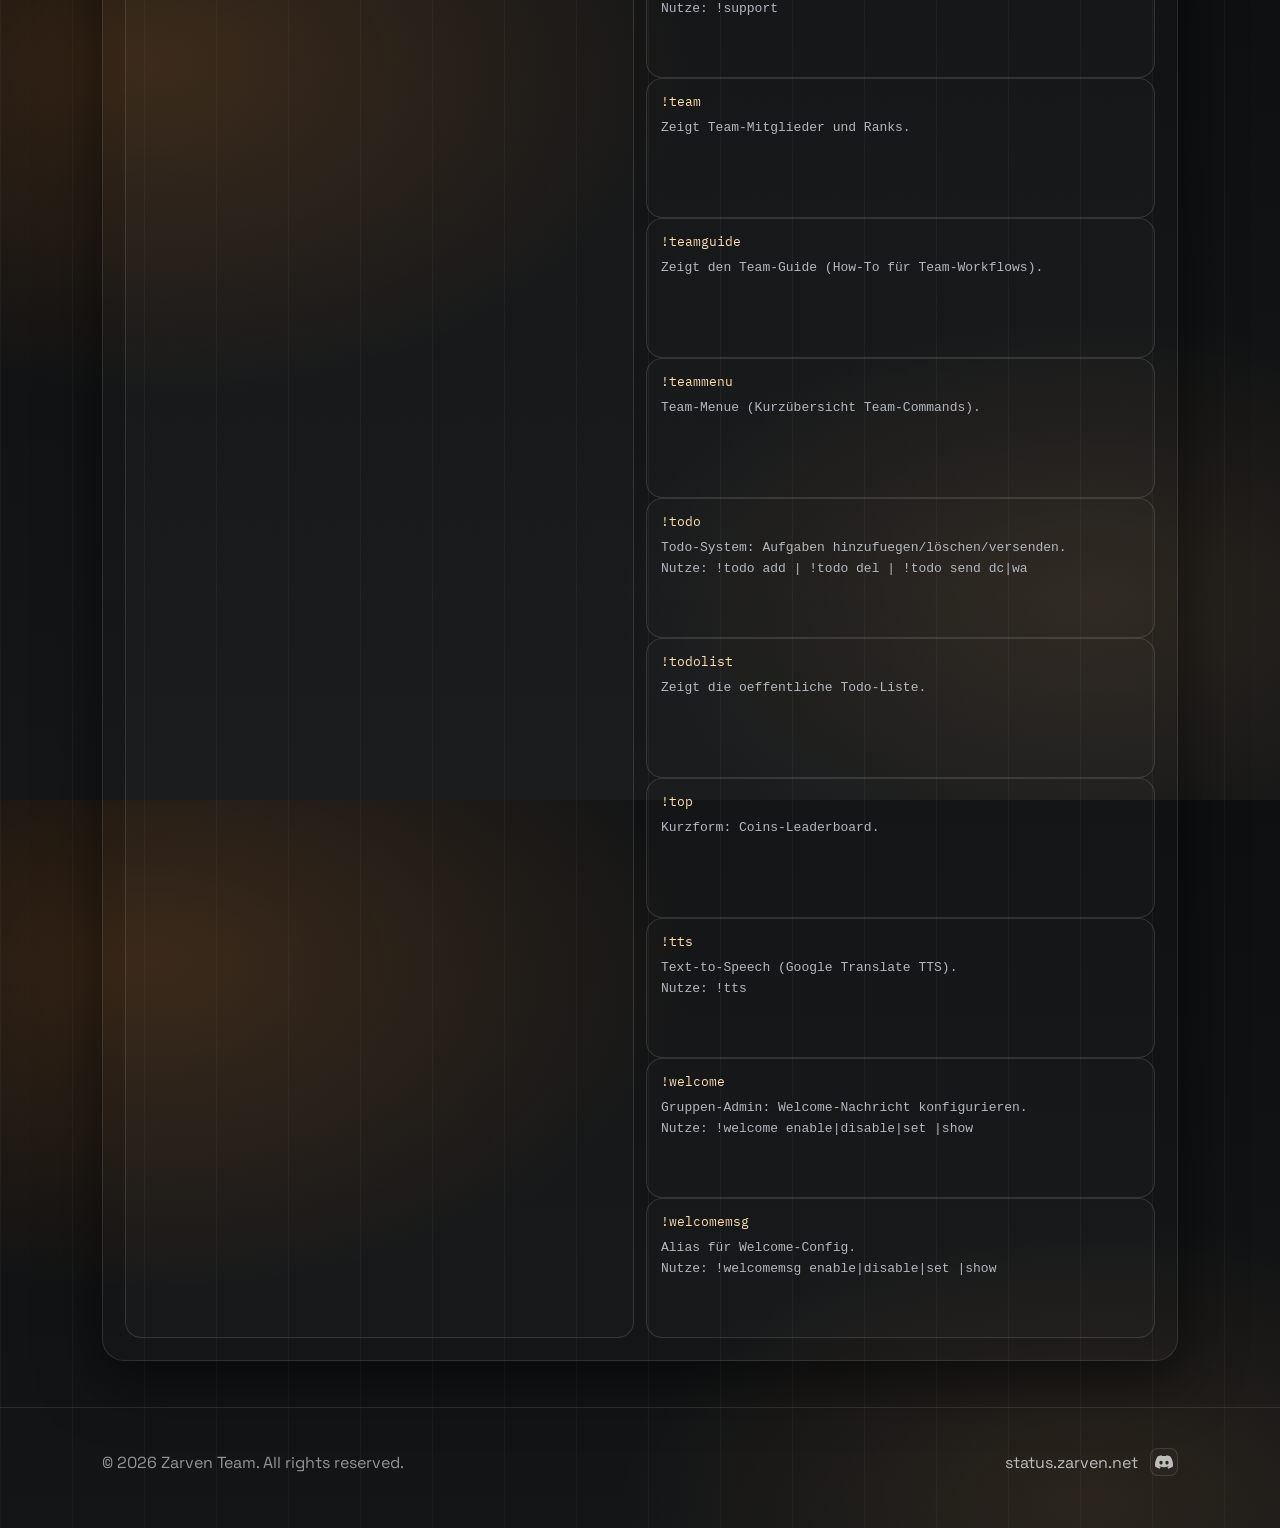
==== commit 279dee4a: "Kartenhoehen vereinheitlicht und Commands gefiltert" ====
--- a/commands/index.html
+++ b/commands/index.html
@@ -44,7 +44,7 @@
             <div class="commandsSearch">
               <input id="commandsSearch" type="search" placeholder="Suche Command oder Beschreibung..." />
               <div class="commandsMeta">
-                <span id="commandsCount">0</span> Eintraege
+                <span id="commandsCount">0</span> Einträge
               </div>
             </div>
 
--- a/assets/styles.css
+++ b/assets/styles.css
@@ -511,6 +511,9 @@
   border-radius:16px;
   padding:14px;
   background:rgba(255,255,255,.02);
+  min-height:140px;
+  display:flex;
+  flex-direction:column;
 }
 .commandName{
   font-family:var(--mono);
@@ -538,6 +541,9 @@
   padding:16px;
   background:linear-gradient(180deg, rgba(255,255,255,.04), rgba(255,255,255,.01));
   box-shadow:var(--shadow);
+  min-height:140px;
+  display:flex;
+  flex-direction:column;
 }
 .teamName{
   font-size:18px;
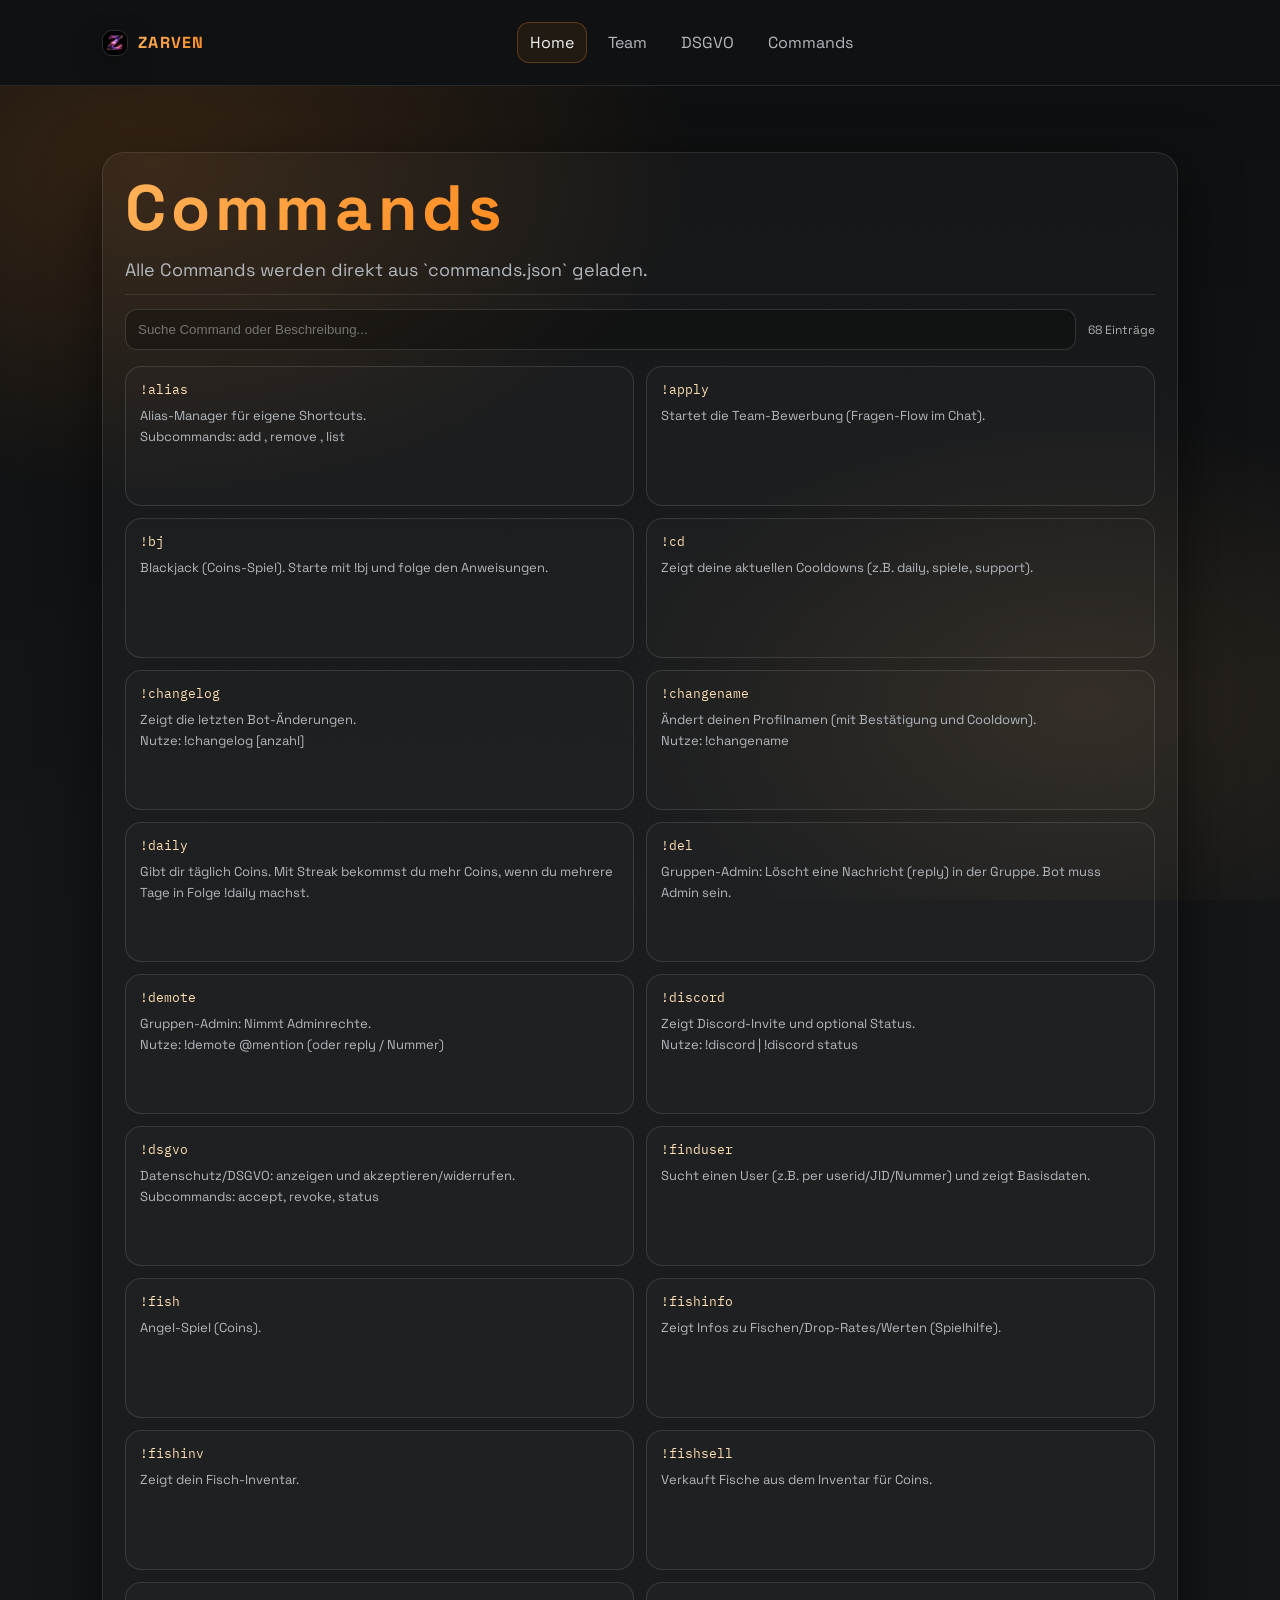
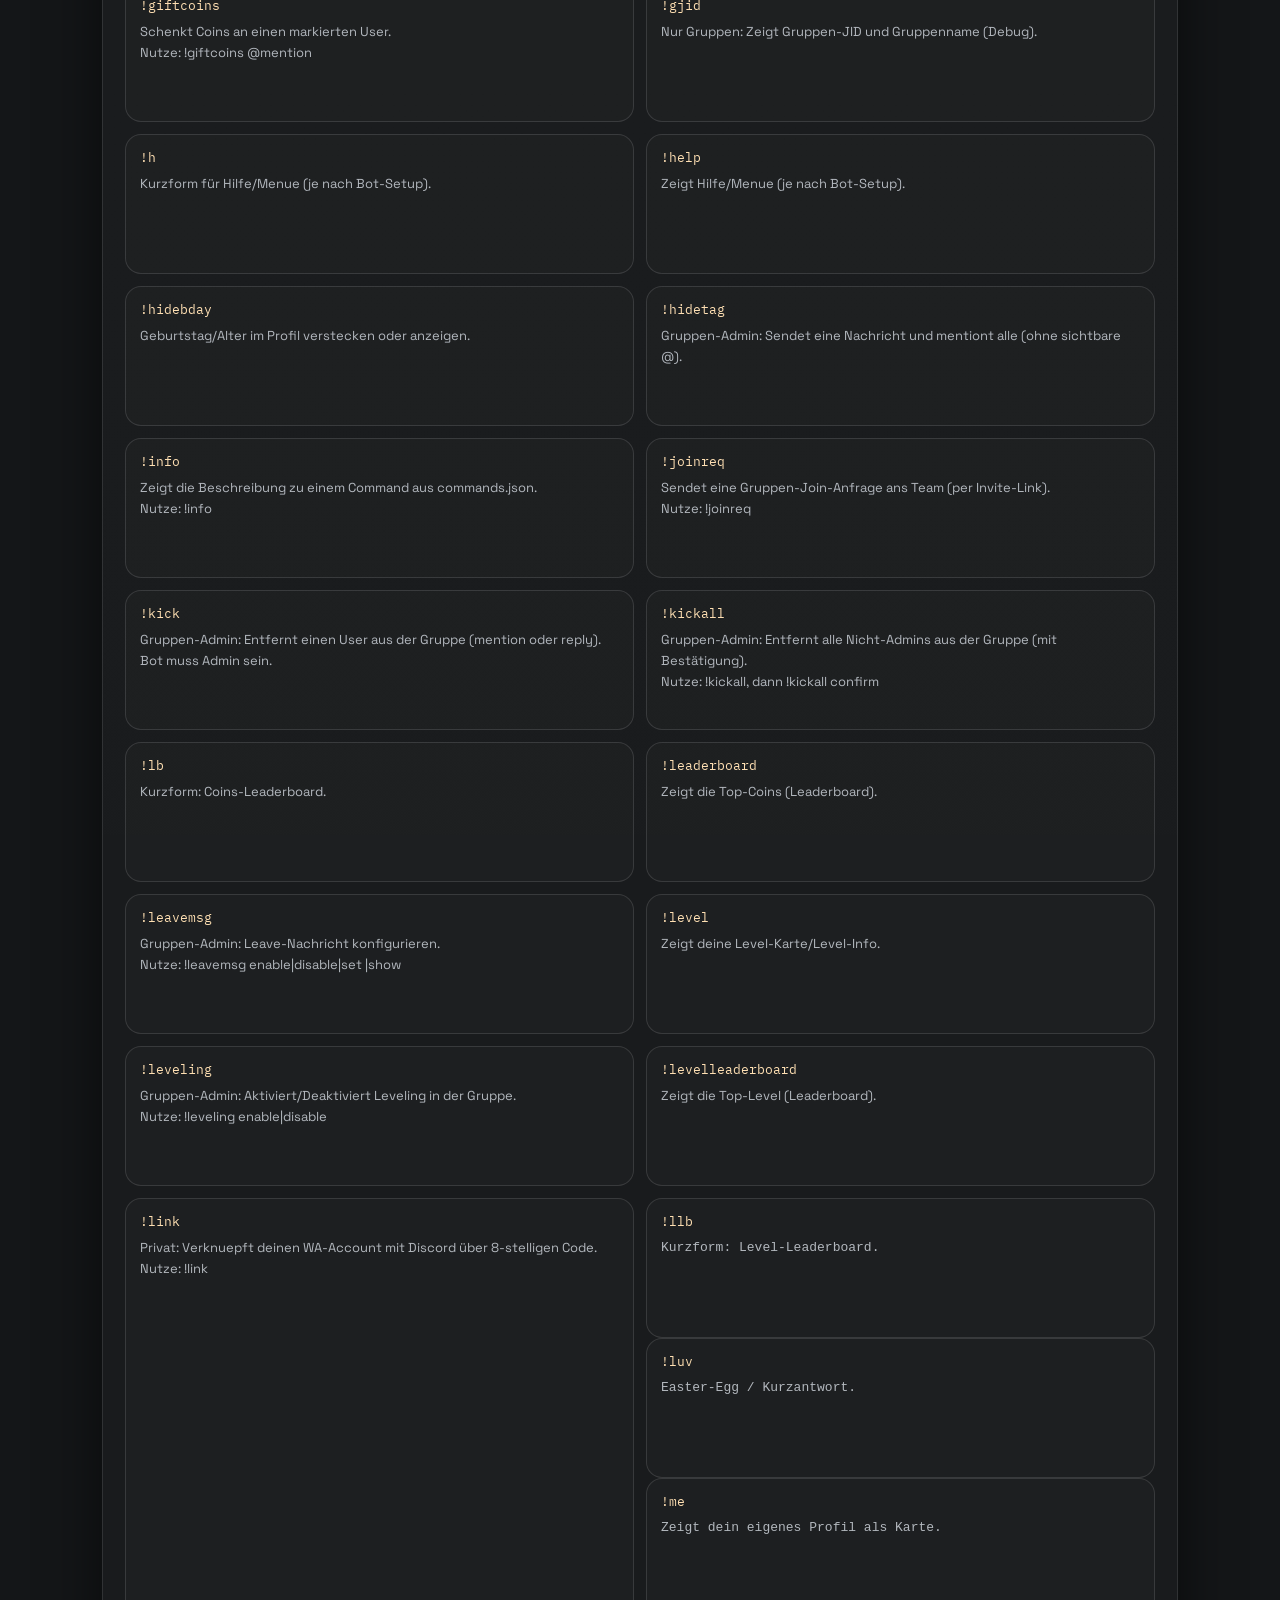
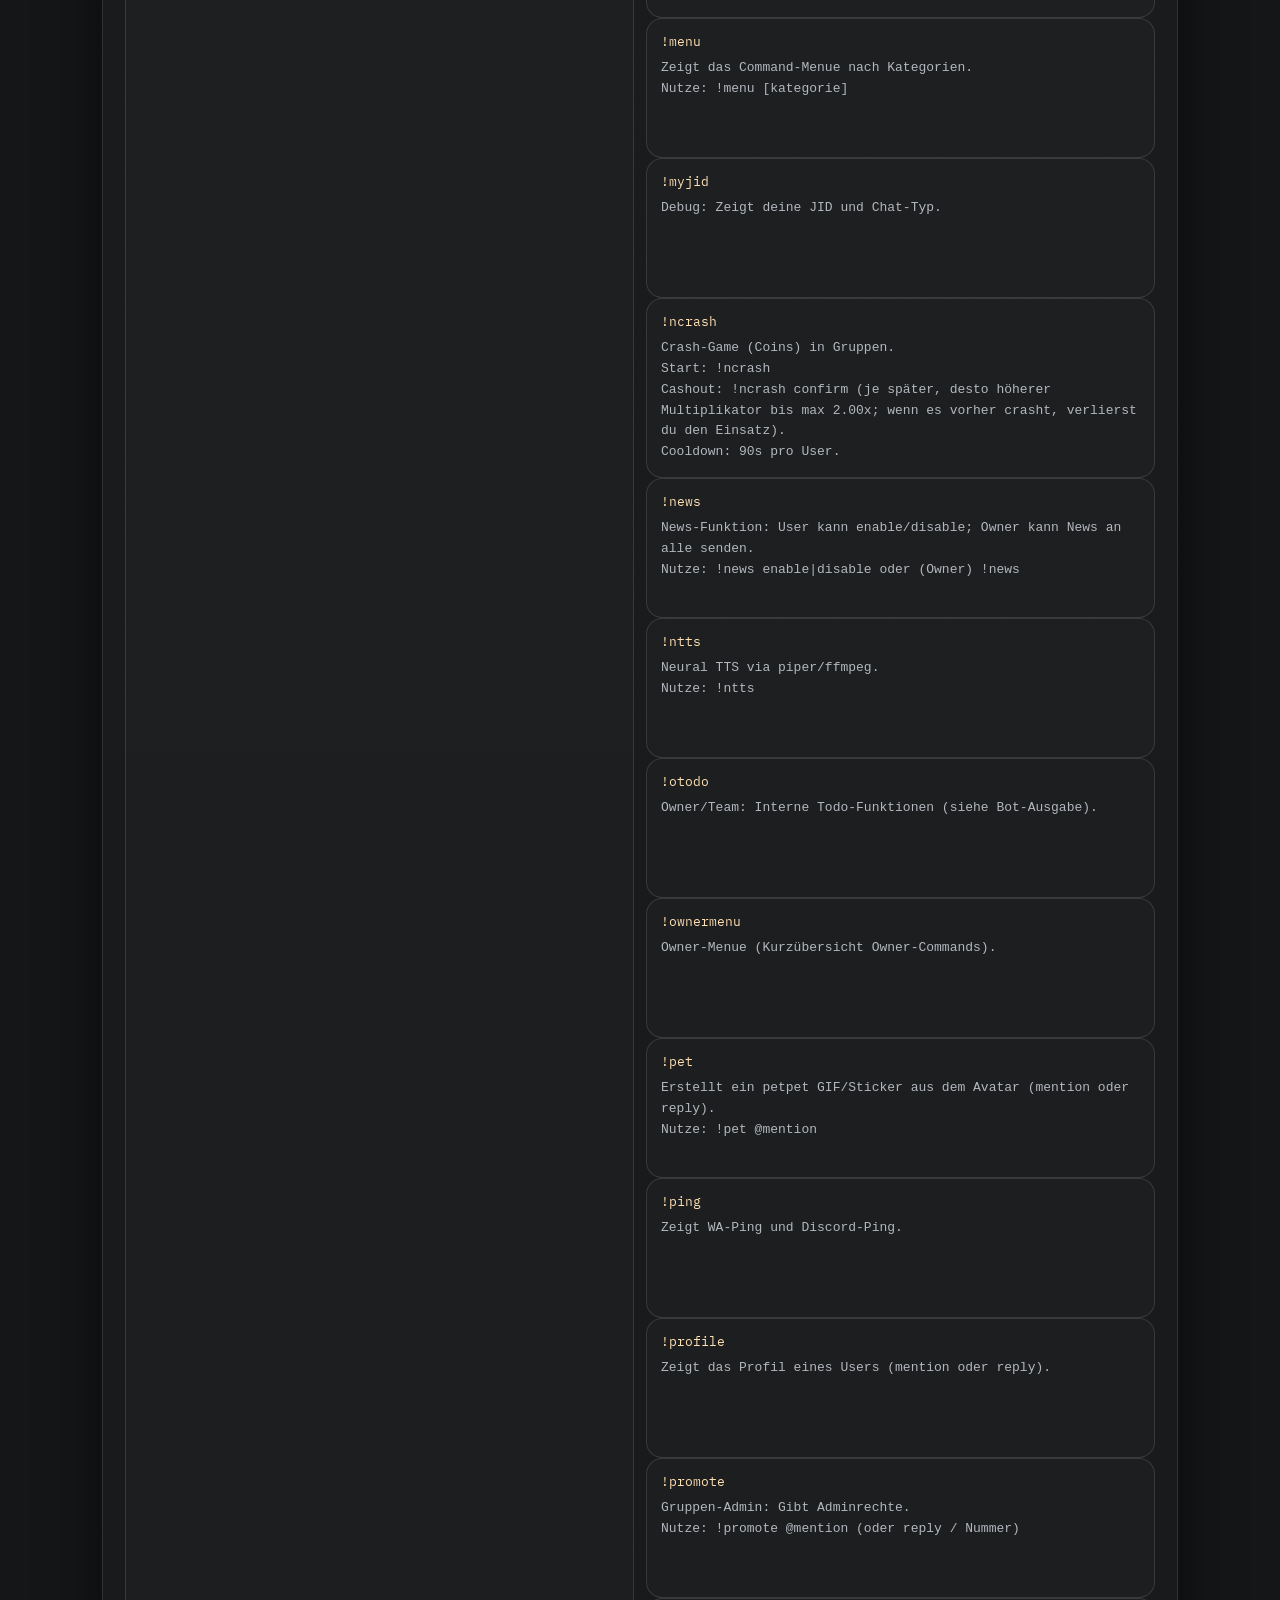
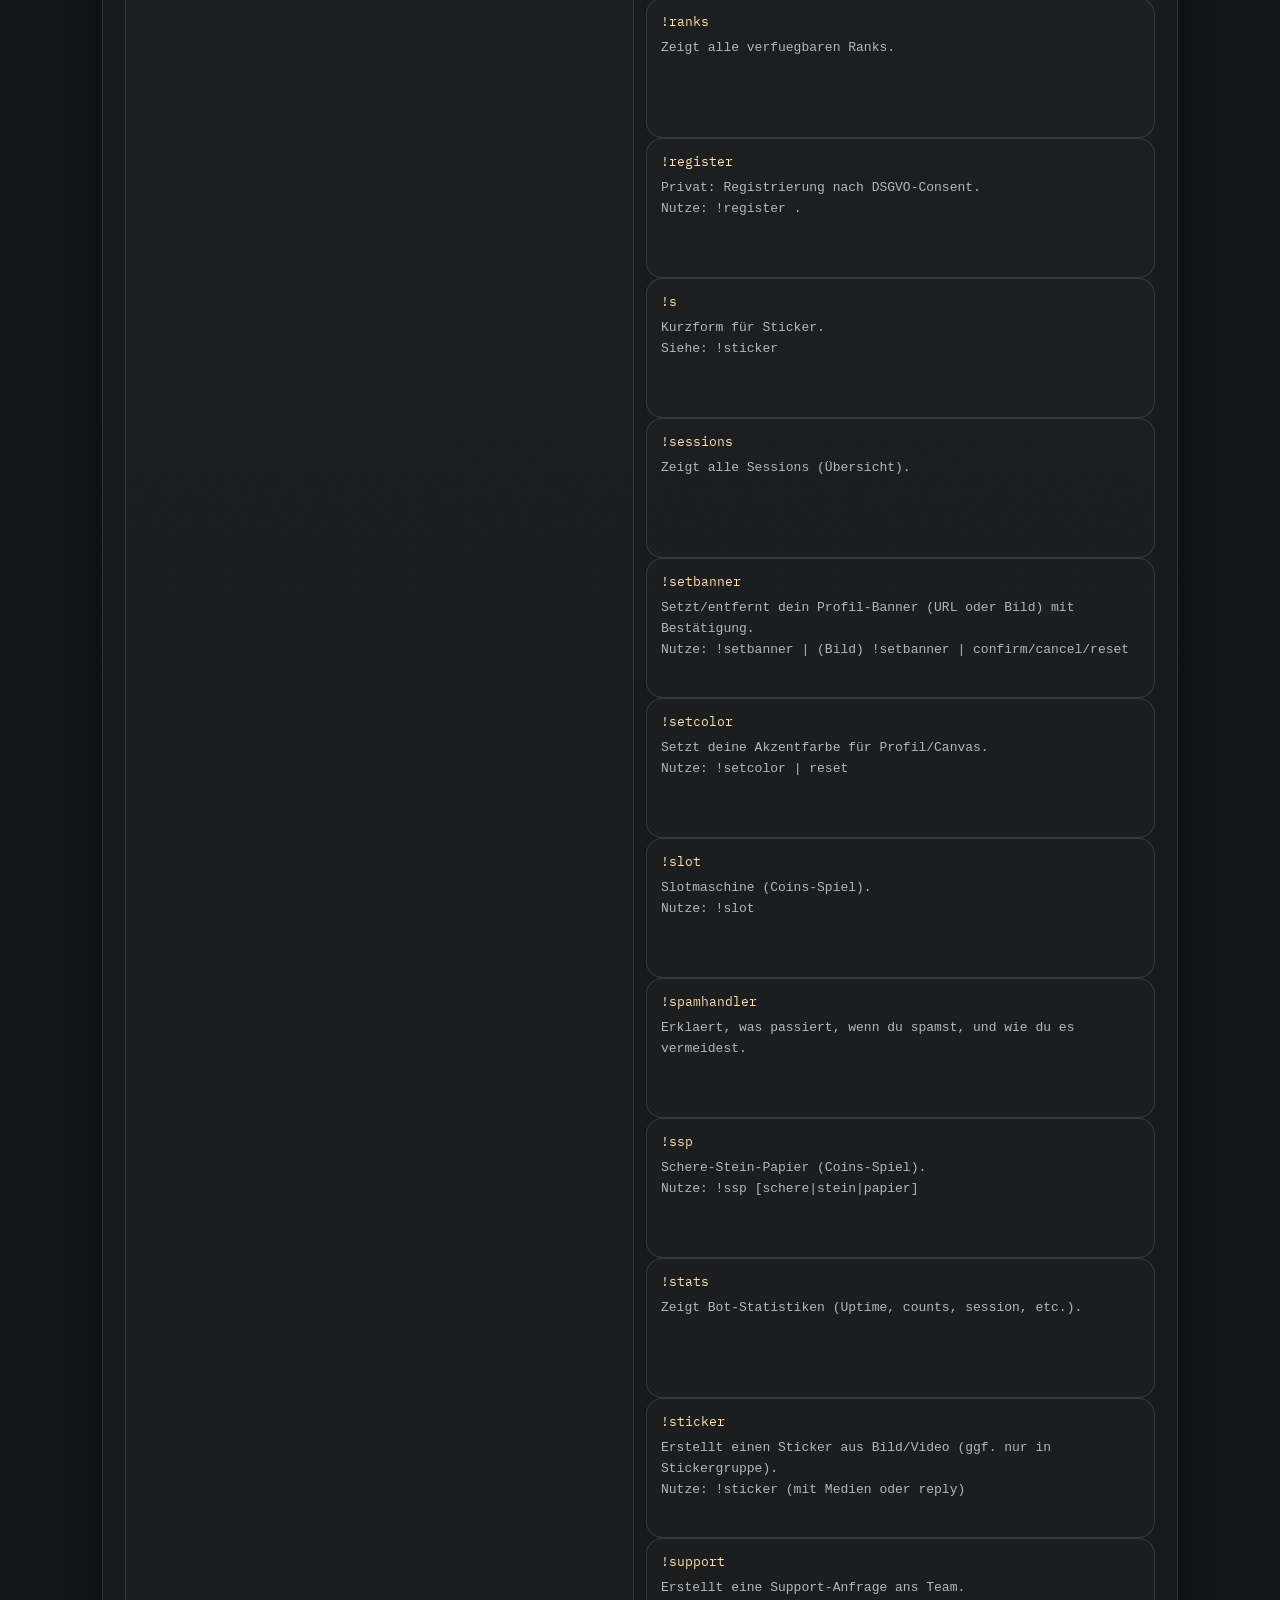
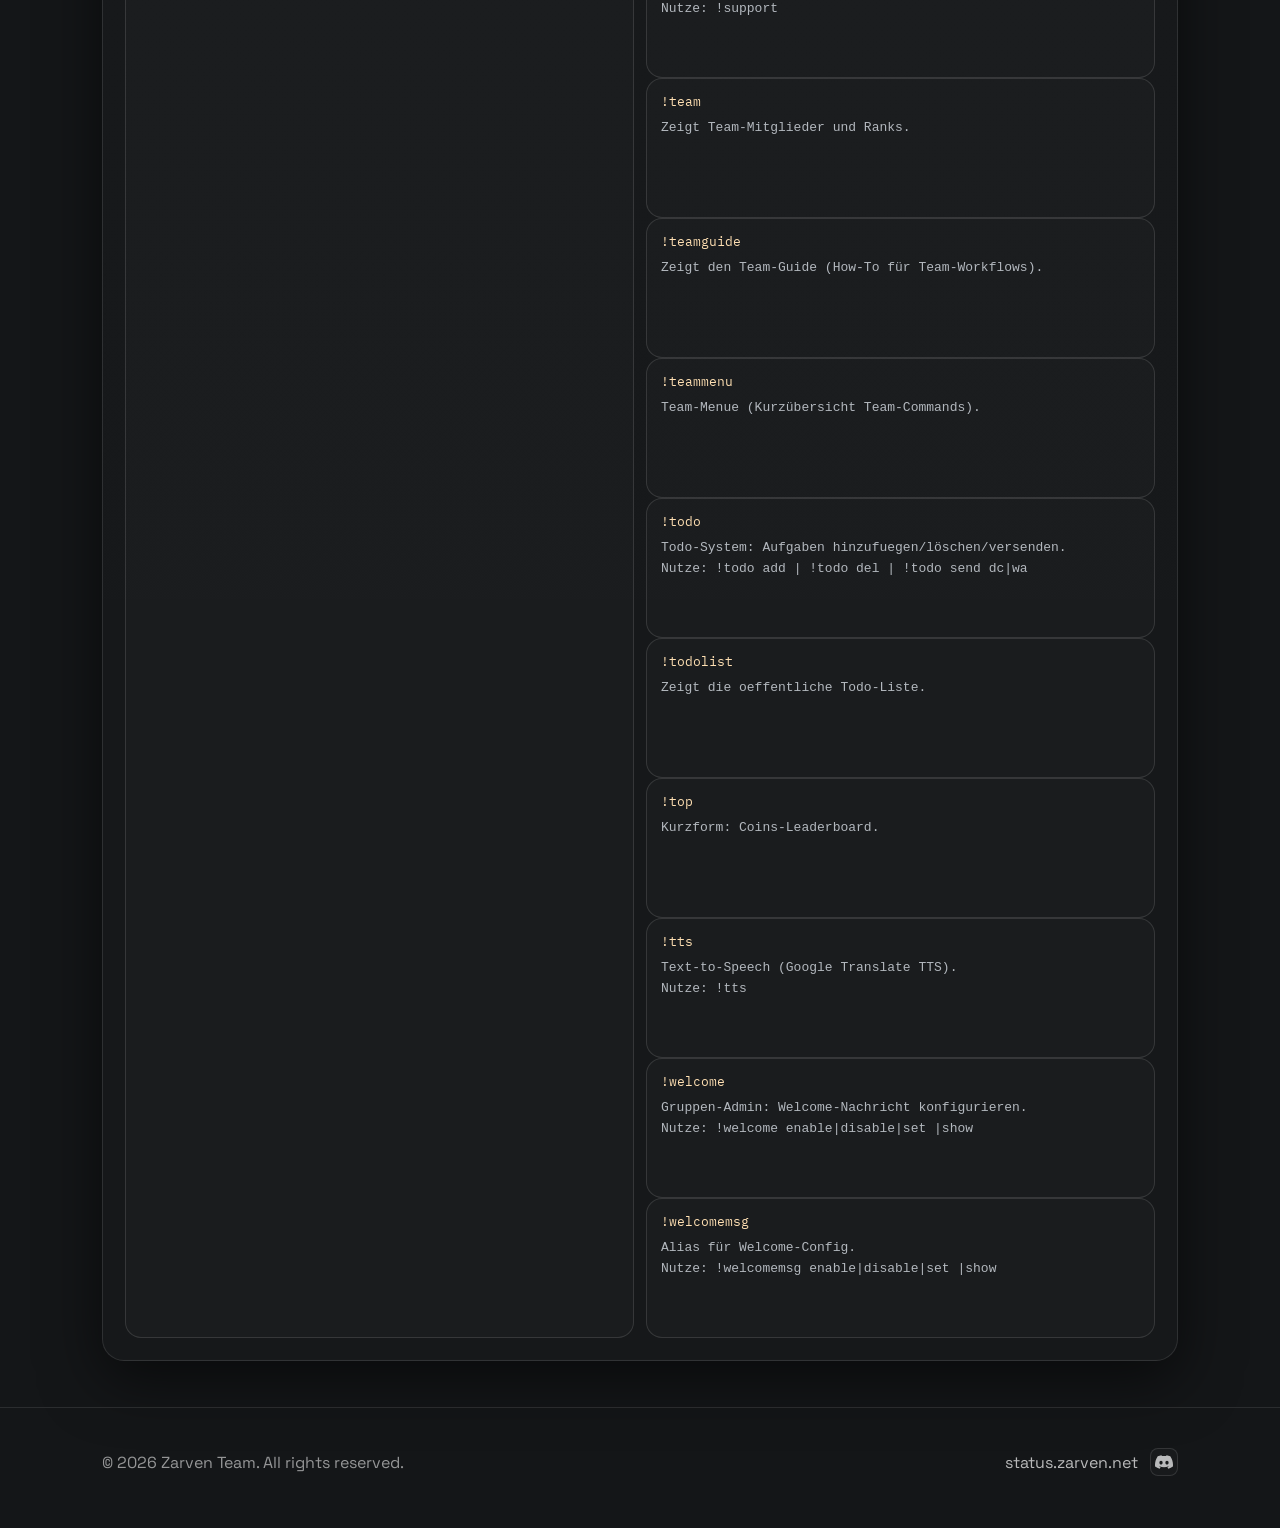
==== commit 46baf812: "Tooltips entfernt" ====
--- a/commands/index.html
+++ b/commands/index.html
@@ -27,9 +27,7 @@
           <a href="./" data-page="commands">Commands</a>
         </nav>
 
-        <div class="pillbar">
-          <button class="btn" id="langBtn" type="button" aria-pressed="false">EN</button>
-        </div>
+        <div class="pillbar"></div>
       </div>
     </header>
 
--- a/assets/styles.css
+++ b/assets/styles.css
@@ -19,17 +19,28 @@
 }
 
 *{box-sizing:border-box}
-html{color-scheme:dark}
+html{color-scheme:dark; background:var(--bg1)}
 html,body{height:100%}
 body{
   margin:0;
   font-family:var(--sans);
   color:var(--text);
+  background:transparent;
+}
+
+body::before{
+  content:"";
+  position:fixed;
+  inset:0;
+  pointer-events:none;
   background:
     radial-gradient(900px 560px at 12% 18%, rgba(255,138,31,.16) 0%, transparent 60%),
     radial-gradient(860px 520px at 85% 78%, rgba(255,178,90,.10) 0%, transparent 55%),
-    repeating-linear-gradient(90deg, rgba(255,255,255,.04), rgba(255,255,255,.04) 1px, transparent 1px, transparent 72px),
-    linear-gradient(180deg, var(--bg0), var(--bg1));
+    linear-gradient(180deg, var(--bg0), var(--bg1)),
+    repeating-linear-gradient(90deg, rgba(255,255,255,.03), rgba(255,255,255,.03) 1px, transparent 1px, transparent 72px),
+    repeating-linear-gradient(0deg, rgba(255,255,255,.025), rgba(255,255,255,.025) 1px, transparent 1px, transparent 72px);
+  opacity:1;
+  z-index:-1;
 }
 
 a{color:inherit}
@@ -52,8 +63,8 @@
   position:sticky;
   top:0;
   z-index:50;
-  backdrop-filter:saturate(1.2) blur(10px);
-  background:rgba(8,8,10,.55);
+  backdrop-filter:none;
+  background:#0f1112;
   border-bottom:1px solid var(--line);
 }
 .topbar .wrap{
@@ -295,11 +306,6 @@
 }
 
 /* Home (fullscreen, no cards) */
-body.home .topbar{
-  background:transparent;
-  border-bottom:0;
-  backdrop-filter:none;
-}
 body.home .topbar .wrap{padding-top:18px; padding-bottom:18px}
 body.home .nav a{background:transparent}
 
